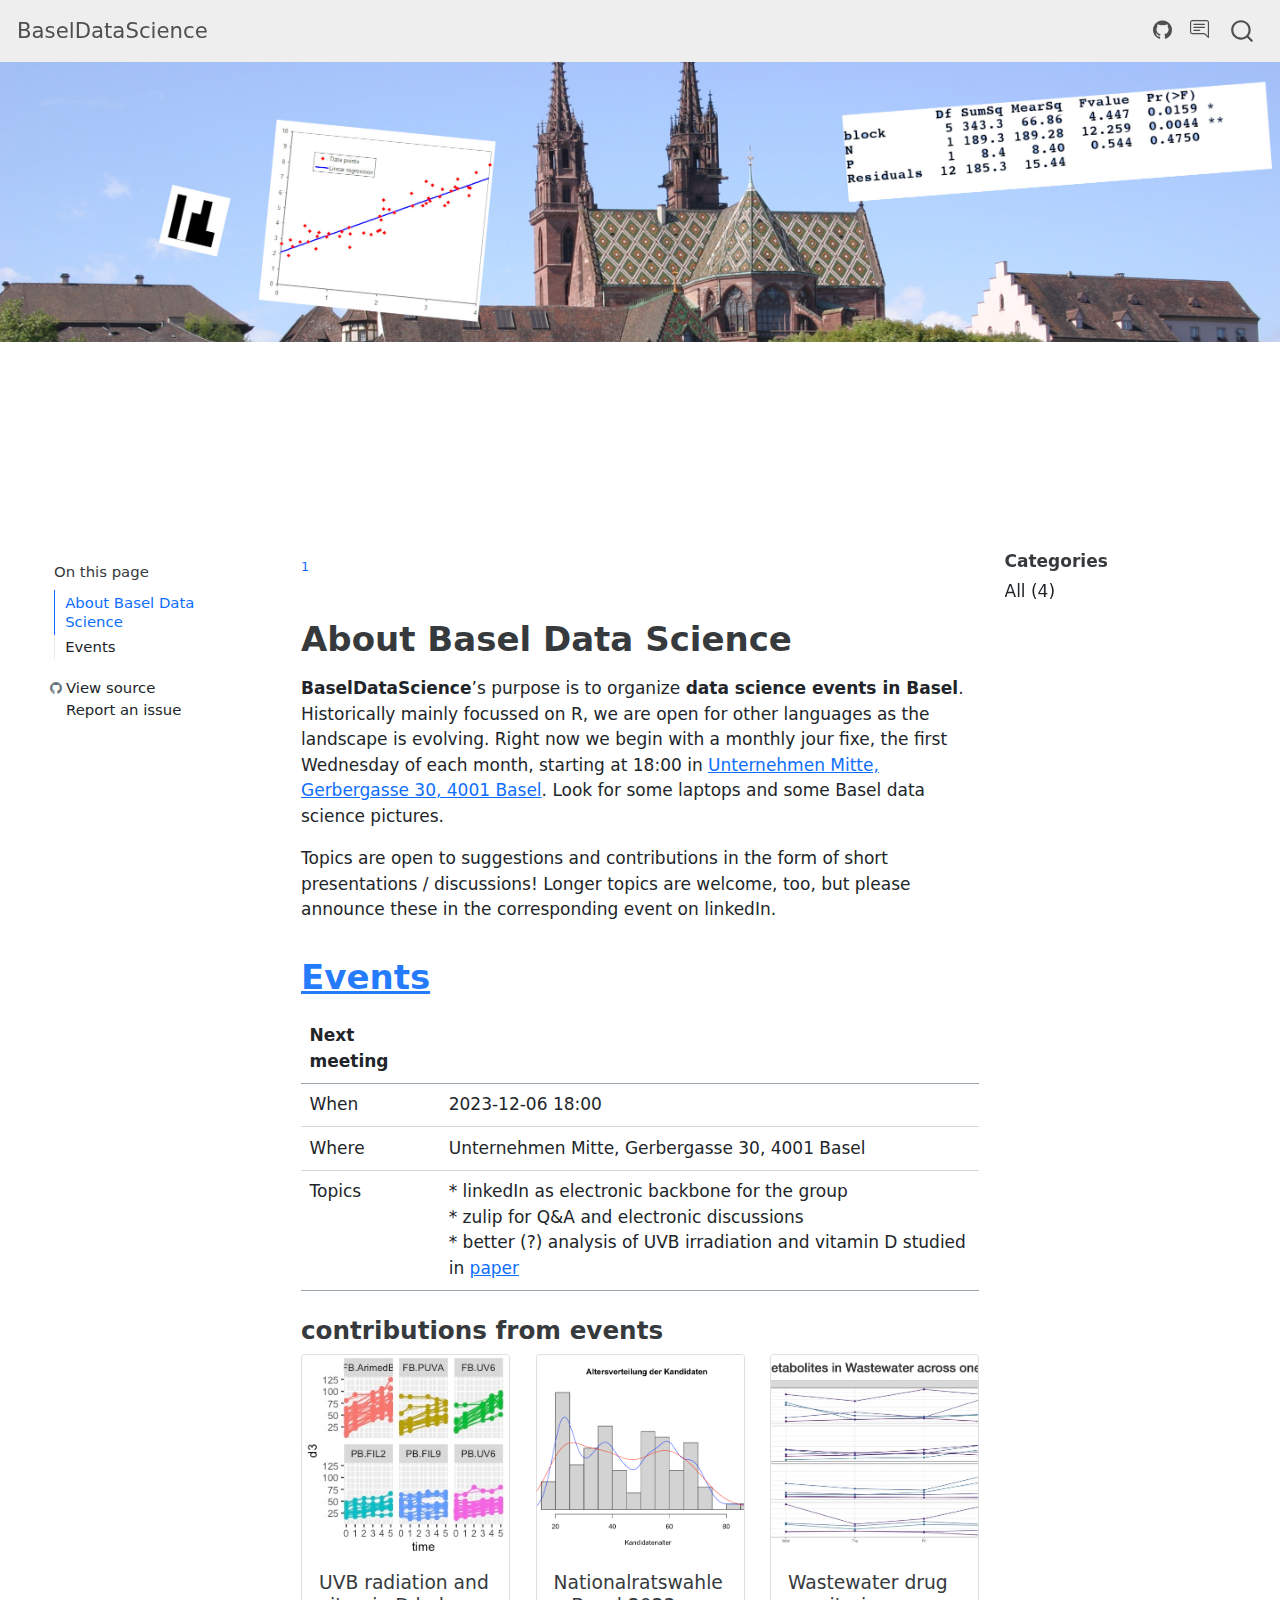
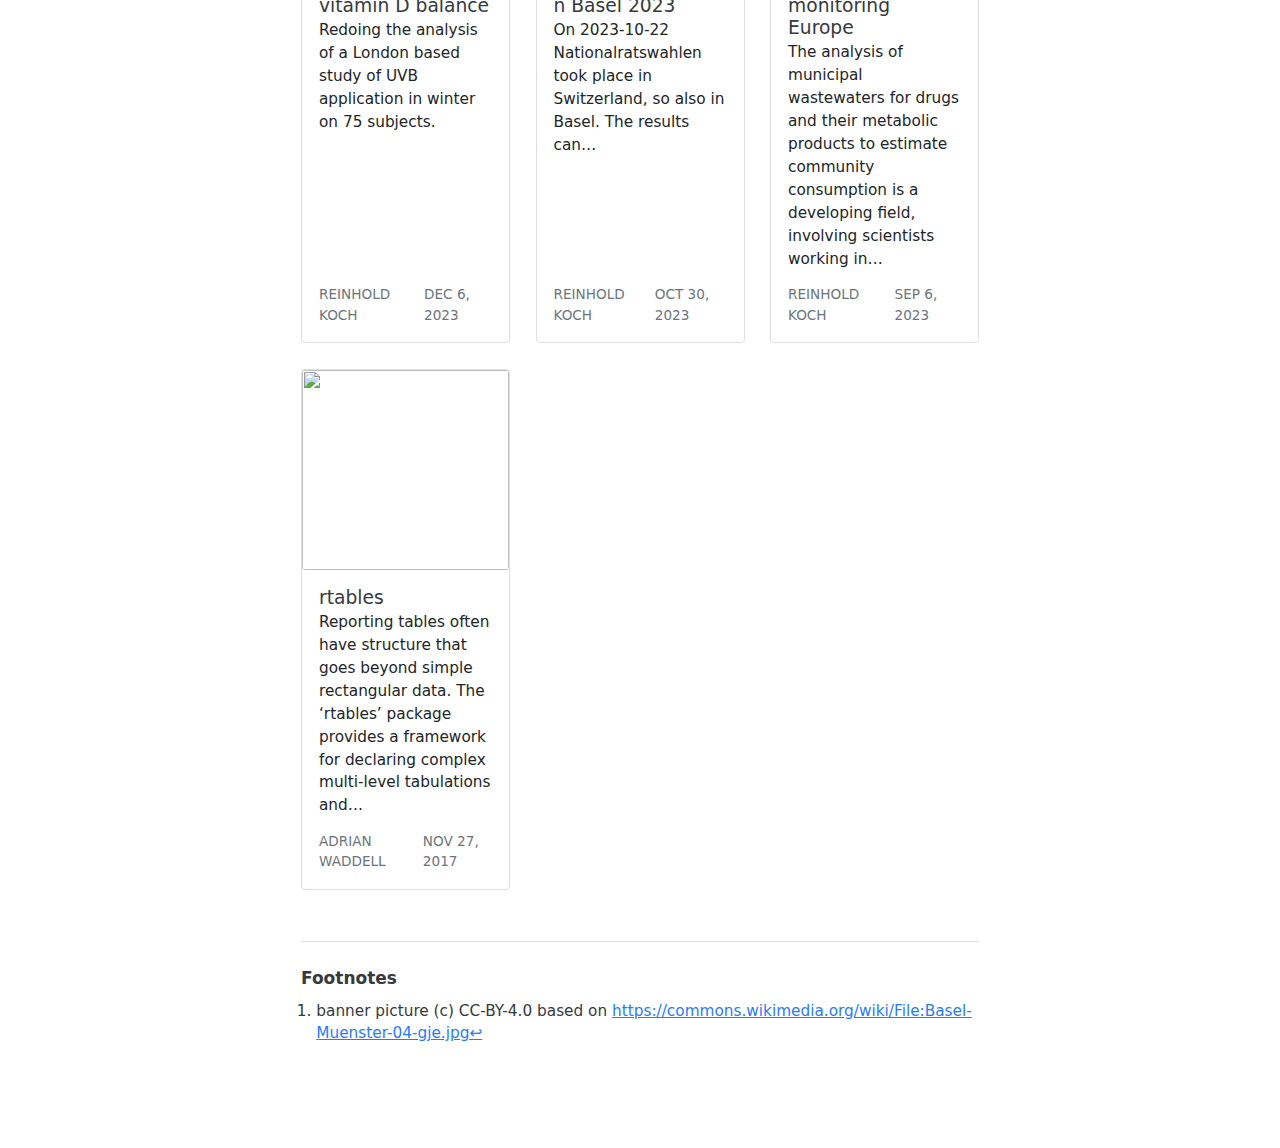
==== index.html @ b35d633d "Built site for gh-pages" ====
<!DOCTYPE html>
<html xmlns="http://www.w3.org/1999/xhtml" lang="en" xml:lang="en"><head>

<meta charset="utf-8">
<meta name="generator" content="quarto-1.3.433">

<meta name="viewport" content="width=device-width, initial-scale=1.0, user-scalable=yes">


<title>BaselDataScience - Basel Data Science</title>
<style>
code{white-space: pre-wrap;}
span.smallcaps{font-variant: small-caps;}
div.columns{display: flex; gap: min(4vw, 1.5em);}
div.column{flex: auto; overflow-x: auto;}
div.hanging-indent{margin-left: 1.5em; text-indent: -1.5em;}
ul.task-list{list-style: none;}
ul.task-list li input[type="checkbox"] {
  width: 0.8em;
  margin: 0 0.8em 0.2em -1em; /* quarto-specific, see https://github.com/quarto-dev/quarto-cli/issues/4556 */ 
  vertical-align: middle;
}
/* CSS for syntax highlighting */
pre > code.sourceCode { white-space: pre; position: relative; }
pre > code.sourceCode > span { display: inline-block; line-height: 1.25; }
pre > code.sourceCode > span:empty { height: 1.2em; }
.sourceCode { overflow: visible; }
code.sourceCode > span { color: inherit; text-decoration: inherit; }
div.sourceCode { margin: 1em 0; }
pre.sourceCode { margin: 0; }
@media screen {
div.sourceCode { overflow: auto; }
}
@media print {
pre > code.sourceCode { white-space: pre-wrap; }
pre > code.sourceCode > span { text-indent: -5em; padding-left: 5em; }
}
pre.numberSource code
  { counter-reset: source-line 0; }
pre.numberSource code > span
  { position: relative; left: -4em; counter-increment: source-line; }
pre.numberSource code > span > a:first-child::before
  { content: counter(source-line);
    position: relative; left: -1em; text-align: right; vertical-align: baseline;
    border: none; display: inline-block;
    -webkit-touch-callout: none; -webkit-user-select: none;
    -khtml-user-select: none; -moz-user-select: none;
    -ms-user-select: none; user-select: none;
    padding: 0 4px; width: 4em;
  }
pre.numberSource { margin-left: 3em;  padding-left: 4px; }
div.sourceCode
  {   }
@media screen {
pre > code.sourceCode > span > a:first-child::before { text-decoration: underline; }
}
</style>


<script src="site_libs/quarto-nav/quarto-nav.js"></script>
<script src="site_libs/quarto-nav/headroom.min.js"></script>
<script src="site_libs/clipboard/clipboard.min.js"></script>
<script src="site_libs/quarto-search/autocomplete.umd.js"></script>
<script src="site_libs/quarto-search/fuse.min.js"></script>
<script src="site_libs/quarto-search/quarto-search.js"></script>
<meta name="quarto:offset" content="./">
<script src="site_libs/quarto-listing/list.min.js"></script>
<script src="site_libs/quarto-listing/quarto-listing.js"></script>
<script src="site_libs/quarto-html/quarto.js"></script>
<script src="site_libs/quarto-html/popper.min.js"></script>
<script src="site_libs/quarto-html/tippy.umd.min.js"></script>
<script src="site_libs/quarto-html/anchor.min.js"></script>
<link href="site_libs/quarto-html/tippy.css" rel="stylesheet">
<link href="site_libs/quarto-html/quarto-syntax-highlighting.css" rel="stylesheet" id="quarto-text-highlighting-styles">
<script src="site_libs/bootstrap/bootstrap.min.js"></script>
<link href="site_libs/bootstrap/bootstrap-icons.css" rel="stylesheet">
<link href="site_libs/bootstrap/bootstrap.min.css" rel="stylesheet" id="quarto-bootstrap" data-mode="light">
<script id="quarto-search-options" type="application/json">{
  "location": "navbar",
  "copy-button": false,
  "collapse-after": 3,
  "panel-placement": "end",
  "type": "overlay",
  "limit": 20,
  "language": {
    "search-no-results-text": "No results",
    "search-matching-documents-text": "matching documents",
    "search-copy-link-title": "Copy link to search",
    "search-hide-matches-text": "Hide additional matches",
    "search-more-match-text": "more match in this document",
    "search-more-matches-text": "more matches in this document",
    "search-clear-button-title": "Clear",
    "search-detached-cancel-button-title": "Cancel",
    "search-submit-button-title": "Submit",
    "search-label": "Search"
  }
}</script>
<script>

  window.document.addEventListener("DOMContentLoaded", function (_event) {
    const listingTargetEl = window.document.querySelector('#listing-listing .list');
    if (!listingTargetEl) {
      // No listing discovered, do not attach.
      return; 
    }

    const options = {
      valueNames: ['listing-title','listing-author','listing-date','listing-image','listing-description','listing-categories',{ data: ['index'] },{ data: ['categories'] },{ data: ['listing-date-sort'] },{ data: ['listing-file-modified-sort'] }],
      
      searchColumns: ["listing-title","listing-author","listing-date","listing-image","listing-description","listing-categories"],
    };

    window['quarto-listings'] = window['quarto-listings'] || {};
    window['quarto-listings']['listing-listing'] = new List('listing-listing', options);

    if (window['quarto-listing-loaded']) {
      window['quarto-listing-loaded']();
    }
  });

  window.addEventListener('hashchange',() => {
    if (window['quarto-listing-loaded']) {
      window['quarto-listing-loaded']();
    }
  })
  </script>
<style>

      .quarto-title-block .quarto-title-banner {
        background-image: url(baseldatasciencelogo.jpeg);
background-size: cover;
      }
</style>

<link href="site_libs/pagedtable-1.1/css/pagedtable.css" rel="stylesheet">
<script src="site_libs/pagedtable-1.1/js/pagedtable.js"></script>

  <script src="https://polyfill.io/v3/polyfill.min.js?features=es6"></script>
  <script src="https://cdn.jsdelivr.net/npm/mathjax@3/es5/tex-chtml-full.js" type="text/javascript"></script>

<link rel="stylesheet" href="styles.css">
<meta property="og:title" content="BaselDataScience - Basel Data Science">
<meta property="og:description" content="">
<meta property="og:image" content="https://BaselDataScience.github.io/baseldatascience.github.io/baseldatasciencelogo.jpeg">
<meta property="og:site-name" content="BaselDataScience">
</head>

<body class="floating nav-fixed">

<div id="quarto-search-results"></div>
  <header id="quarto-header" class="headroom fixed-top">
    <nav class="navbar navbar-expand-lg navbar-dark ">
      <div class="navbar-container container-fluid">
      <div class="navbar-brand-container">
    <a class="navbar-brand" href="./index.html">
    <span class="navbar-title">BaselDataScience</span>
    </a>
  </div>
            <div id="quarto-search" class="" title="Search"></div>
          <button class="navbar-toggler" type="button" data-bs-toggle="collapse" data-bs-target="#navbarCollapse" aria-controls="navbarCollapse" aria-expanded="false" aria-label="Toggle navigation" onclick="if (window.quartoToggleHeadroom) { window.quartoToggleHeadroom(); }">
  <span class="navbar-toggler-icon"></span>
</button>
          <div class="collapse navbar-collapse" id="navbarCollapse">
            <ul class="navbar-nav navbar-nav-scroll ms-auto">
  <li class="nav-item compact">
    <a class="nav-link" href="https://github.com/baseldatascience/baseldatascience.github.io" rel="" target=""><i class="bi bi-github" role="img" aria-label="github">
</i> 
 <span class="menu-text"></span></a>
  </li>  
  <li class="nav-item compact">
    <a class="nav-link" href="https://www.linkedin.com/groups/12870553/" rel="" target=""><i class="bi bi-chat-right-text" role="img" aria-label="linkedIn">
</i> 
 <span class="menu-text"></span></a>
  </li>  
</ul>
            <div class="quarto-navbar-tools">
</div>
          </div> <!-- /navcollapse -->
      </div> <!-- /container-fluid -->
    </nav>
</header>
<!-- content -->
<header id="title-block-header" class="quarto-title-block default toc-left page-columns page-full">
  <div class="quarto-title-banner page-columns page-full">
    <div class="quarto-title column-body">
      <div class="quarto-title-block"><div><h1 class="title">Basel Data Science</h1><button type="button" class="btn code-tools-button" id="quarto-code-tools-source"><i class="bi"></i> Code</button></div></div>
                      </div>
  </div>
    
  
  <div class="quarto-title-meta">

      
    
      
    </div>
    
  
  </header><div id="quarto-content" class="quarto-container page-columns page-rows-contents page-layout-full page-navbar">
<!-- sidebar -->
  <nav id="quarto-sidebar" class="sidebar collapse collapse-horizontal sidebar-navigation floating overflow-auto">
    <nav id="TOC" role="doc-toc" class="toc-active">
    <h2 id="toc-title">On this page</h2>
   
  <ul>
  <li><a href="#about-basel-data-science" id="toc-about-basel-data-science" class="nav-link active" data-scroll-target="#about-basel-data-science">About Basel Data Science</a></li>
  <li><a href="#events" id="toc-events" class="nav-link" data-scroll-target="#events">Events</a>
  <ul class="collapse">
  <li><a href="#contributions-from-events" id="toc-contributions-from-events" class="nav-link" data-scroll-target="#contributions-from-events">contributions from events</a></li>
  </ul></li>
  </ul>
<div class="toc-actions"><div><i class="bi bi-github"></i></div><div class="action-links"><p><a href="https://github.com/baseldatascience/baseldatascience.github.io/blob/main/index.qmd" class="toc-action">View source</a></p><p><a href="https://github.com/baseldatascience/baseldatascience.github.io/issues/new" class="toc-action">Report an issue</a></p></div></div></nav>
</nav>
<div id="quarto-sidebar-glass" data-bs-toggle="collapse" data-bs-target="#quarto-sidebar,#quarto-sidebar-glass"></div>
<!-- margin-sidebar -->
    <div id="quarto-margin-sidebar" class="sidebar margin-sidebar">
    <h5 class="quarto-listing-category-title">Categories</h5><div class="quarto-listing-category category-default"><div class="category" data-category="">All <span class="quarto-category-count">(4)</span></div></div></div>
<!-- main -->
<main class="content quarto-banner-title-block column-body" id="quarto-document-content">




<p><a href="#fn1" class="footnote-ref" id="fnref1" role="doc-noteref"><sup>1</sup></a></p>
<section id="about-basel-data-science" class="level1">
<h1>About Basel Data Science</h1>
<p><strong>BaselDataScience</strong>’s purpose is to organize <strong>data science events in Basel</strong>. Historically mainly focussed on R, we are open for other languages as the landscape is evolving. Right now we begin with a monthly jour fixe, the first Wednesday of each month, starting at 18:00 in <a href="https://mitte.ch/">Unternehmen Mitte, Gerbergasse 30, 4001 Basel</a>. Look for some laptops and some Basel data science pictures.</p>
<p>Topics are open to suggestions and contributions in the form of short presentations / discussions! Longer topics are welcome, too, but please announce these in the corresponding event on linkedIn.</p>
</section>
<section id="events" class="level1">
<h1><a href="./events.html">Events</a></h1>
<table class="table">
<thead>
<tr class="header">
<th>Next meeting</th>
<th></th>
</tr>
</thead>
<tbody>
<tr class="odd">
<td>When</td>
<td>2023-12-06 18:00</td>
</tr>
<tr class="even">
<td>Where</td>
<td>Unternehmen Mitte, Gerbergasse 30, 4001 Basel</td>
</tr>
<tr class="odd">
<td>Topics</td>
<td>* linkedIn as electronic backbone for the group <br> * zulip for Q&amp;A and electronic discussions <br> * better (?) analysis of UVB irradiation and vitamin D studied in <a href="https://www.pnas.org/doi/10.1073/pnas.2015867118">paper</a></td>
</tr>
</tbody>
</table>
<section id="contributions-from-events" class="level3">
<h3 class="anchored" data-anchor-id="contributions-from-events">contributions from events</h3>



<!-- -->

</section>
</section>


<div class="quarto-listing quarto-listing-container-grid" id="listing-listing">
<div class="list grid quarto-listing-cols-3">
<div class="g-col-1" data-index="0" data-listing-date-sort="1701817200000" data-listing-file-modified-sort="1701339023558" data-listing-date-modified-sort="NaN" data-listing-reading-time-sort="4">
<a href="./posts/uvb_vitaminD.html" class="quarto-grid-link">
<div class="quarto-grid-item card h-100 card-left">
<p class="card-img-top">
<img src="./posts/uvb_vitD.jpeg" class="thumbnail-image card-img" style="height: 200px;">
</p>
<div class="card-body post-contents">
<h5 class="no-anchor card-title listing-title">
UVB radiation and vitamin D balance
</h5>
<div class="card-text listing-description">
Redoing the analysis of a London based study of UVB application in winter on 75 subjects.
</div>
<div class="card-attribution card-text-small justify">
<div class="listing-author">
Reinhold Koch
</div>
<div class="listing-date">
Dec 6, 2023
</div>
</div>
</div>
</div>
</a>
</div>
<div class="g-col-1" data-index="1" data-listing-date-sort="1698620400000" data-listing-file-modified-sort="1700403194736" data-listing-date-modified-sort="NaN" data-listing-reading-time-sort="6">
<a href="./posts/nationalratswahlen_2023.html" class="quarto-grid-link">
<div class="quarto-grid-item card h-100 card-left">
<p class="card-img-top"><img src="posts/nationalratswahlen_2023_files/figure-html/age_distribution-1.png" style="height: 200px;"  class="thumbnail-image card-img"/></p>
<div class="card-body post-contents">
<h5 class="no-anchor card-title listing-title">
Nationalratswahlen Basel 2023
</h5>
<div class="card-text listing-description">
On 2023-10-22 Nationalratswahlen took place in Switzerland, so also in Basel. The results can…
</div>
<div class="card-attribution card-text-small justify">
<div class="listing-author">
Reinhold Koch
</div>
<div class="listing-date">
Oct 30, 2023
</div>
</div>
</div>
</div>
</a>
</div>
<div class="g-col-1" data-index="2" data-listing-date-sort="1693951200000" data-listing-file-modified-sort="1700403194735" data-listing-date-modified-sort="NaN" data-listing-reading-time-sort="1">
<a href="./posts/2023-09-06_wastewater.html" class="quarto-grid-link">
<div class="quarto-grid-item card h-100 card-left">
<p class="card-img-top">
<img src="./posts/ww.jpg" class="thumbnail-image card-img" style="height: 200px;">
</p>
<div class="card-body post-contents">
<h5 class="no-anchor card-title listing-title">
Wastewater drug monitoring Europe
</h5>
<div class="card-text listing-description">
The analysis of municipal wastewaters for drugs and their metabolic products to estimate community consumption is a developing field, involving scientists working in…
</div>
<div class="card-attribution card-text-small justify">
<div class="listing-author">
Reinhold Koch
</div>
<div class="listing-date">
Sep 6, 2023
</div>
</div>
</div>
</div>
</a>
</div>
<div class="g-col-1" data-index="3" data-listing-date-sort="1511737200000" data-listing-file-modified-sort="1700403194749" data-listing-date-modified-sort="NaN" data-listing-reading-time-sort="1">
<a href="./posts/rtables.html" class="quarto-grid-link">
<div class="quarto-grid-item card h-100 card-left">
<p class="card-img-top">
<img src="https://raw.githubusercontent.com/insightsengineering/rtables/main/man/figures/logo.png" class="thumbnail-image card-img" style="height: 200px;">
</p>
<div class="card-body post-contents">
<h5 class="no-anchor card-title listing-title">
rtables
</h5>
<div class="card-text listing-description">
Reporting tables often have structure that goes beyond simple rectangular data. The ‘rtables’ package provides a framework for declaring complex multi-level tabulations and…
</div>
<div class="card-attribution card-text-small justify">
<div class="listing-author">
Adrian Waddell
</div>
<div class="listing-date">
Nov 27, 2017
</div>
</div>
</div>
</div>
</a>
</div>
</div>
<div class="listing-no-matching d-none">
No matching items
</div>
</div><div id="quarto-appendix" class="default"><section id="footnotes" class="footnotes footnotes-end-of-document" role="doc-endnotes"><h2 class="anchored quarto-appendix-heading">Footnotes</h2>

<ol>
<li id="fn1"><p>banner picture (c) CC-BY-4.0 based on <a href="https://commons.wikimedia.org/wiki/File:Basel-Muenster-04-gje.jpg">https://commons.wikimedia.org/wiki/File:Basel-Muenster-04-gje.jpg</a><a href="#fnref1" class="footnote-back" role="doc-backlink">↩︎</a></p></li>
</ol>
</section></div></main> <!-- /main -->
<script id="quarto-html-after-body" type="application/javascript">
window.document.addEventListener("DOMContentLoaded", function (event) {
  const toggleBodyColorMode = (bsSheetEl) => {
    const mode = bsSheetEl.getAttribute("data-mode");
    const bodyEl = window.document.querySelector("body");
    if (mode === "dark") {
      bodyEl.classList.add("quarto-dark");
      bodyEl.classList.remove("quarto-light");
    } else {
      bodyEl.classList.add("quarto-light");
      bodyEl.classList.remove("quarto-dark");
    }
  }
  const toggleBodyColorPrimary = () => {
    const bsSheetEl = window.document.querySelector("link#quarto-bootstrap");
    if (bsSheetEl) {
      toggleBodyColorMode(bsSheetEl);
    }
  }
  toggleBodyColorPrimary();  
  const icon = "";
  const anchorJS = new window.AnchorJS();
  anchorJS.options = {
    placement: 'right',
    icon: icon
  };
  anchorJS.add('.anchored');
  const isCodeAnnotation = (el) => {
    for (const clz of el.classList) {
      if (clz.startsWith('code-annotation-')) {                     
        return true;
      }
    }
    return false;
  }
  const clipboard = new window.ClipboardJS('.code-copy-button', {
    text: function(trigger) {
      const codeEl = trigger.previousElementSibling.cloneNode(true);
      for (const childEl of codeEl.children) {
        if (isCodeAnnotation(childEl)) {
          childEl.remove();
        }
      }
      return codeEl.innerText;
    }
  });
  clipboard.on('success', function(e) {
    // button target
    const button = e.trigger;
    // don't keep focus
    button.blur();
    // flash "checked"
    button.classList.add('code-copy-button-checked');
    var currentTitle = button.getAttribute("title");
    button.setAttribute("title", "Copied!");
    let tooltip;
    if (window.bootstrap) {
      button.setAttribute("data-bs-toggle", "tooltip");
      button.setAttribute("data-bs-placement", "left");
      button.setAttribute("data-bs-title", "Copied!");
      tooltip = new bootstrap.Tooltip(button, 
        { trigger: "manual", 
          customClass: "code-copy-button-tooltip",
          offset: [0, -8]});
      tooltip.show();    
    }
    setTimeout(function() {
      if (tooltip) {
        tooltip.hide();
        button.removeAttribute("data-bs-title");
        button.removeAttribute("data-bs-toggle");
        button.removeAttribute("data-bs-placement");
      }
      button.setAttribute("title", currentTitle);
      button.classList.remove('code-copy-button-checked');
    }, 1000);
    // clear code selection
    e.clearSelection();
  });
  const viewSource = window.document.getElementById('quarto-view-source') ||
                     window.document.getElementById('quarto-code-tools-source');
  if (viewSource) {
    const sourceUrl = viewSource.getAttribute("data-quarto-source-url");
    viewSource.addEventListener("click", function(e) {
      if (sourceUrl) {
        // rstudio viewer pane
        if (/\bcapabilities=\b/.test(window.location)) {
          window.open(sourceUrl);
        } else {
          window.location.href = sourceUrl;
        }
      } else {
        const modal = new bootstrap.Modal(document.getElementById('quarto-embedded-source-code-modal'));
        modal.show();
      }
      return false;
    });
  }
  function toggleCodeHandler(show) {
    return function(e) {
      const detailsSrc = window.document.querySelectorAll(".cell > details > .sourceCode");
      for (let i=0; i<detailsSrc.length; i++) {
        const details = detailsSrc[i].parentElement;
        if (show) {
          details.open = true;
        } else {
          details.removeAttribute("open");
        }
      }
      const cellCodeDivs = window.document.querySelectorAll(".cell > .sourceCode");
      const fromCls = show ? "hidden" : "unhidden";
      const toCls = show ? "unhidden" : "hidden";
      for (let i=0; i<cellCodeDivs.length; i++) {
        const codeDiv = cellCodeDivs[i];
        if (codeDiv.classList.contains(fromCls)) {
          codeDiv.classList.remove(fromCls);
          codeDiv.classList.add(toCls);
        } 
      }
      return false;
    }
  }
  const hideAllCode = window.document.getElementById("quarto-hide-all-code");
  if (hideAllCode) {
    hideAllCode.addEventListener("click", toggleCodeHandler(false));
  }
  const showAllCode = window.document.getElementById("quarto-show-all-code");
  if (showAllCode) {
    showAllCode.addEventListener("click", toggleCodeHandler(true));
  }
  function tippyHover(el, contentFn) {
    const config = {
      allowHTML: true,
      content: contentFn,
      maxWidth: 500,
      delay: 100,
      arrow: false,
      appendTo: function(el) {
          return el.parentElement;
      },
      interactive: true,
      interactiveBorder: 10,
      theme: 'quarto',
      placement: 'bottom-start'
    };
    window.tippy(el, config); 
  }
  const noterefs = window.document.querySelectorAll('a[role="doc-noteref"]');
  for (var i=0; i<noterefs.length; i++) {
    const ref = noterefs[i];
    tippyHover(ref, function() {
      // use id or data attribute instead here
      let href = ref.getAttribute('data-footnote-href') || ref.getAttribute('href');
      try { href = new URL(href).hash; } catch {}
      const id = href.replace(/^#\/?/, "");
      const note = window.document.getElementById(id);
      return note.innerHTML;
    });
  }
      let selectedAnnoteEl;
      const selectorForAnnotation = ( cell, annotation) => {
        let cellAttr = 'data-code-cell="' + cell + '"';
        let lineAttr = 'data-code-annotation="' +  annotation + '"';
        const selector = 'span[' + cellAttr + '][' + lineAttr + ']';
        return selector;
      }
      const selectCodeLines = (annoteEl) => {
        const doc = window.document;
        const targetCell = annoteEl.getAttribute("data-target-cell");
        const targetAnnotation = annoteEl.getAttribute("data-target-annotation");
        const annoteSpan = window.document.querySelector(selectorForAnnotation(targetCell, targetAnnotation));
        const lines = annoteSpan.getAttribute("data-code-lines").split(",");
        const lineIds = lines.map((line) => {
          return targetCell + "-" + line;
        })
        let top = null;
        let height = null;
        let parent = null;
        if (lineIds.length > 0) {
            //compute the position of the single el (top and bottom and make a div)
            const el = window.document.getElementById(lineIds[0]);
            top = el.offsetTop;
            height = el.offsetHeight;
            parent = el.parentElement.parentElement;
          if (lineIds.length > 1) {
            const lastEl = window.document.getElementById(lineIds[lineIds.length - 1]);
            const bottom = lastEl.offsetTop + lastEl.offsetHeight;
            height = bottom - top;
          }
          if (top !== null && height !== null && parent !== null) {
            // cook up a div (if necessary) and position it 
            let div = window.document.getElementById("code-annotation-line-highlight");
            if (div === null) {
              div = window.document.createElement("div");
              div.setAttribute("id", "code-annotation-line-highlight");
              div.style.position = 'absolute';
              parent.appendChild(div);
            }
            div.style.top = top - 2 + "px";
            div.style.height = height + 4 + "px";
            let gutterDiv = window.document.getElementById("code-annotation-line-highlight-gutter");
            if (gutterDiv === null) {
              gutterDiv = window.document.createElement("div");
              gutterDiv.setAttribute("id", "code-annotation-line-highlight-gutter");
              gutterDiv.style.position = 'absolute';
              const codeCell = window.document.getElementById(targetCell);
              const gutter = codeCell.querySelector('.code-annotation-gutter');
              gutter.appendChild(gutterDiv);
            }
            gutterDiv.style.top = top - 2 + "px";
            gutterDiv.style.height = height + 4 + "px";
          }
          selectedAnnoteEl = annoteEl;
        }
      };
      const unselectCodeLines = () => {
        const elementsIds = ["code-annotation-line-highlight", "code-annotation-line-highlight-gutter"];
        elementsIds.forEach((elId) => {
          const div = window.document.getElementById(elId);
          if (div) {
            div.remove();
          }
        });
        selectedAnnoteEl = undefined;
      };
      // Attach click handler to the DT
      const annoteDls = window.document.querySelectorAll('dt[data-target-cell]');
      for (const annoteDlNode of annoteDls) {
        annoteDlNode.addEventListener('click', (event) => {
          const clickedEl = event.target;
          if (clickedEl !== selectedAnnoteEl) {
            unselectCodeLines();
            const activeEl = window.document.querySelector('dt[data-target-cell].code-annotation-active');
            if (activeEl) {
              activeEl.classList.remove('code-annotation-active');
            }
            selectCodeLines(clickedEl);
            clickedEl.classList.add('code-annotation-active');
          } else {
            // Unselect the line
            unselectCodeLines();
            clickedEl.classList.remove('code-annotation-active');
          }
        });
      }
  const findCites = (el) => {
    const parentEl = el.parentElement;
    if (parentEl) {
      const cites = parentEl.dataset.cites;
      if (cites) {
        return {
          el,
          cites: cites.split(' ')
        };
      } else {
        return findCites(el.parentElement)
      }
    } else {
      return undefined;
    }
  };
  var bibliorefs = window.document.querySelectorAll('a[role="doc-biblioref"]');
  for (var i=0; i<bibliorefs.length; i++) {
    const ref = bibliorefs[i];
    const citeInfo = findCites(ref);
    if (citeInfo) {
      tippyHover(citeInfo.el, function() {
        var popup = window.document.createElement('div');
        citeInfo.cites.forEach(function(cite) {
          var citeDiv = window.document.createElement('div');
          citeDiv.classList.add('hanging-indent');
          citeDiv.classList.add('csl-entry');
          var biblioDiv = window.document.getElementById('ref-' + cite);
          if (biblioDiv) {
            citeDiv.innerHTML = biblioDiv.innerHTML;
          }
          popup.appendChild(citeDiv);
        });
        return popup.innerHTML;
      });
    }
  }
});
</script><div class="modal fade" id="quarto-embedded-source-code-modal" tabindex="-1" aria-labelledby="quarto-embedded-source-code-modal-label" aria-hidden="true"><div class="modal-dialog modal-dialog-scrollable"><div class="modal-content"><div class="modal-header"><h5 class="modal-title" id="quarto-embedded-source-code-modal-label">Source Code</h5><button class="btn-close" data-bs-dismiss="modal"></button></div><div class="modal-body"><div class="">
<div class="sourceCode" id="cb1" data-shortcodes="false"><pre class="sourceCode markdown code-with-copy"><code class="sourceCode markdown"><span id="cb1-1"><a href="#cb1-1" aria-hidden="true" tabindex="-1"></a><span class="co">---</span></span>
<span id="cb1-2"><a href="#cb1-2" aria-hidden="true" tabindex="-1"></a><span class="an">title:</span><span class="co"> Basel Data Science</span></span>
<span id="cb1-3"><a href="#cb1-3" aria-hidden="true" tabindex="-1"></a><span class="an">listing:</span></span>
<span id="cb1-4"><a href="#cb1-4" aria-hidden="true" tabindex="-1"></a><span class="co">  contents: posts</span></span>
<span id="cb1-5"><a href="#cb1-5" aria-hidden="true" tabindex="-1"></a><span class="co">  sort: "date desc"</span></span>
<span id="cb1-6"><a href="#cb1-6" aria-hidden="true" tabindex="-1"></a><span class="co">  type: grid</span></span>
<span id="cb1-7"><a href="#cb1-7" aria-hidden="true" tabindex="-1"></a><span class="co">  grid-columns: 3</span></span>
<span id="cb1-8"><a href="#cb1-8" aria-hidden="true" tabindex="-1"></a><span class="co">  image-height: 200px</span></span>
<span id="cb1-9"><a href="#cb1-9" aria-hidden="true" tabindex="-1"></a><span class="co">  page-size: 10</span></span>
<span id="cb1-10"><a href="#cb1-10" aria-hidden="true" tabindex="-1"></a><span class="co">  categories: true</span></span>
<span id="cb1-11"><a href="#cb1-11" aria-hidden="true" tabindex="-1"></a><span class="an">page-layout:</span><span class="co"> full</span></span>
<span id="cb1-12"><a href="#cb1-12" aria-hidden="true" tabindex="-1"></a><span class="an">title-block-banner:</span><span class="co"> true </span></span>
<span id="cb1-13"><a href="#cb1-13" aria-hidden="true" tabindex="-1"></a><span class="an">image:</span><span class="co"> baseldatasciencelogo.jpeg</span></span>
<span id="cb1-14"><a href="#cb1-14" aria-hidden="true" tabindex="-1"></a><span class="an">format:</span></span>
<span id="cb1-15"><a href="#cb1-15" aria-hidden="true" tabindex="-1"></a><span class="co">  html:</span></span>
<span id="cb1-16"><a href="#cb1-16" aria-hidden="true" tabindex="-1"></a><span class="co">    toc: true</span></span>
<span id="cb1-17"><a href="#cb1-17" aria-hidden="true" tabindex="-1"></a><span class="co">    toc-location: left</span></span>
<span id="cb1-18"><a href="#cb1-18" aria-hidden="true" tabindex="-1"></a><span class="co">    code-fold: true</span></span>
<span id="cb1-19"><a href="#cb1-19" aria-hidden="true" tabindex="-1"></a><span class="co">    code-tools: true</span></span>
<span id="cb1-20"><a href="#cb1-20" aria-hidden="true" tabindex="-1"></a><span class="co">    code-summary: "Show the code"</span></span>
<span id="cb1-21"><a href="#cb1-21" aria-hidden="true" tabindex="-1"></a><span class="co">    df-print: paged</span></span>
<span id="cb1-22"><a href="#cb1-22" aria-hidden="true" tabindex="-1"></a><span class="co">    font-family: ["Ubuntu", sans-serif]</span></span>
<span id="cb1-23"><a href="#cb1-23" aria-hidden="true" tabindex="-1"></a><span class="co">    mainfont: "Ubuntu"</span></span>
<span id="cb1-24"><a href="#cb1-24" aria-hidden="true" tabindex="-1"></a><span class="co">    title-block-banner: baseldatasciencelogo.jpeg</span></span>
<span id="cb1-25"><a href="#cb1-25" aria-hidden="true" tabindex="-1"></a><span class="co">---</span></span>
<span id="cb1-26"><a href="#cb1-26" aria-hidden="true" tabindex="-1"></a></span>
<span id="cb1-27"><a href="#cb1-27" aria-hidden="true" tabindex="-1"></a><span class="ot">[^banner]</span></span>
<span id="cb1-28"><a href="#cb1-28" aria-hidden="true" tabindex="-1"></a></span>
<span id="cb1-29"><a href="#cb1-29" aria-hidden="true" tabindex="-1"></a><span class="fu"># About Basel Data Science</span></span>
<span id="cb1-30"><a href="#cb1-30" aria-hidden="true" tabindex="-1"></a></span>
<span id="cb1-31"><a href="#cb1-31" aria-hidden="true" tabindex="-1"></a>**BaselDataScience**'s purpose is to organize **data science events in Basel**.</span>
<span id="cb1-32"><a href="#cb1-32" aria-hidden="true" tabindex="-1"></a>Historically mainly focussed on R, we are open for other languages as the landscape is evolving.</span>
<span id="cb1-33"><a href="#cb1-33" aria-hidden="true" tabindex="-1"></a>Right now we begin with a monthly jour fixe, the first Wednesday of each month, starting at</span>
<span id="cb1-34"><a href="#cb1-34" aria-hidden="true" tabindex="-1"></a>18:00 in <span class="co">[</span><span class="ot">Unternehmen Mitte, Gerbergasse 30, 4001 Basel</span><span class="co">](https://mitte.ch/)</span>.</span>
<span id="cb1-35"><a href="#cb1-35" aria-hidden="true" tabindex="-1"></a>Look for some laptops and some Basel data science pictures.</span>
<span id="cb1-36"><a href="#cb1-36" aria-hidden="true" tabindex="-1"></a></span>
<span id="cb1-37"><a href="#cb1-37" aria-hidden="true" tabindex="-1"></a>Topics are open to suggestions and contributions in the form of short presentations / discussions!</span>
<span id="cb1-38"><a href="#cb1-38" aria-hidden="true" tabindex="-1"></a>Longer topics are welcome, too, but please announce these in the corresponding event on linkedIn.</span>
<span id="cb1-39"><a href="#cb1-39" aria-hidden="true" tabindex="-1"></a></span>
<span id="cb1-40"><a href="#cb1-40" aria-hidden="true" tabindex="-1"></a><span class="fu"># [Events](events.qmd)</span></span>
<span id="cb1-41"><a href="#cb1-41" aria-hidden="true" tabindex="-1"></a></span>
<span id="cb1-42"><a href="#cb1-42" aria-hidden="true" tabindex="-1"></a></span>
<span id="cb1-43"><a href="#cb1-43" aria-hidden="true" tabindex="-1"></a> | Next meeting</span>
<span id="cb1-44"><a href="#cb1-44" aria-hidden="true" tabindex="-1"></a>---- | ----</span>
<span id="cb1-45"><a href="#cb1-45" aria-hidden="true" tabindex="-1"></a>When | 2023-12-06 18:00</span>
<span id="cb1-46"><a href="#cb1-46" aria-hidden="true" tabindex="-1"></a>Where | Unternehmen Mitte, Gerbergasse 30, 4001 Basel</span>
<span id="cb1-47"><a href="#cb1-47" aria-hidden="true" tabindex="-1"></a>Topics | * linkedIn as electronic backbone for the group <span class="kw">&lt;br/&gt;</span> * zulip for Q&amp;A and electronic discussions <span class="kw">&lt;br/&gt;</span> * better (?) analysis of UVB irradiation and vitamin D studied in <span class="co">[</span><span class="ot">paper</span><span class="co">](https://www.pnas.org/doi/10.1073/pnas.2015867118)</span></span>
<span id="cb1-48"><a href="#cb1-48" aria-hidden="true" tabindex="-1"></a></span>
<span id="cb1-49"><a href="#cb1-49" aria-hidden="true" tabindex="-1"></a><span class="fu">### contributions from events</span></span>
<span id="cb1-50"><a href="#cb1-50" aria-hidden="true" tabindex="-1"></a><span class="in">```{r write-redirects}</span></span>
<span id="cb1-51"><a href="#cb1-51" aria-hidden="true" tabindex="-1"></a><span class="co">#| echo: false</span></span>
<span id="cb1-52"><a href="#cb1-52" aria-hidden="true" tabindex="-1"></a><span class="co"># list names of post folders</span></span>
<span id="cb1-53"><a href="#cb1-53" aria-hidden="true" tabindex="-1"></a>posts <span class="ot">&lt;-</span> <span class="fu">list.dirs</span>(</span>
<span id="cb1-54"><a href="#cb1-54" aria-hidden="true" tabindex="-1"></a>  <span class="at">path =</span> <span class="st">"posts"</span>,</span>
<span id="cb1-55"><a href="#cb1-55" aria-hidden="true" tabindex="-1"></a>  <span class="at">full.names =</span> <span class="cn">FALSE</span>,</span>
<span id="cb1-56"><a href="#cb1-56" aria-hidden="true" tabindex="-1"></a>  <span class="at">recursive =</span> <span class="cn">FALSE</span></span>
<span id="cb1-57"><a href="#cb1-57" aria-hidden="true" tabindex="-1"></a>)</span>
<span id="cb1-58"><a href="#cb1-58" aria-hidden="true" tabindex="-1"></a></span>
<span id="cb1-59"><a href="#cb1-59" aria-hidden="true" tabindex="-1"></a><span class="co"># extract the slugs</span></span>
<span id="cb1-60"><a href="#cb1-60" aria-hidden="true" tabindex="-1"></a>slugs <span class="ot">&lt;-</span> <span class="fu">gsub</span>(<span class="st">"^.*_"</span>, <span class="st">""</span>, posts)</span>
<span id="cb1-61"><a href="#cb1-61" aria-hidden="true" tabindex="-1"></a><span class="co"># lines to insert to a netlify _redirect file</span></span>
<span id="cb1-62"><a href="#cb1-62" aria-hidden="true" tabindex="-1"></a>post_redirects <span class="ot">&lt;-</span> <span class="fu">paste0</span>(<span class="st">"/"</span>, slugs, <span class="st">" "</span>, <span class="st">"/posts/"</span>, posts)</span>
<span id="cb1-63"><a href="#cb1-63" aria-hidden="true" tabindex="-1"></a><span class="co"># function to extract post categories from index.qmd files</span></span>
<span id="cb1-64"><a href="#cb1-64" aria-hidden="true" tabindex="-1"></a>get_post_categories <span class="ot">&lt;-</span> <span class="cf">function</span>(post) {</span>
<span id="cb1-65"><a href="#cb1-65" aria-hidden="true" tabindex="-1"></a>  file <span class="ot">&lt;-</span> here<span class="sc">::</span><span class="fu">here</span>(<span class="st">"posts"</span>, post) <span class="sc">|&gt;</span> fs<span class="sc">::</span><span class="fu">path</span>(<span class="st">"index.qmd"</span>)</span>
<span id="cb1-66"><a href="#cb1-66" aria-hidden="true" tabindex="-1"></a>  <span class="cf">if</span>(<span class="sc">!</span>fs<span class="sc">::</span><span class="fu">file_exists</span>(file)) {</span>
<span id="cb1-67"><a href="#cb1-67" aria-hidden="true" tabindex="-1"></a>    <span class="fu">return</span>(<span class="fu">character</span>(<span class="dv">0</span>))</span>
<span id="cb1-68"><a href="#cb1-68" aria-hidden="true" tabindex="-1"></a>  }</span>
<span id="cb1-69"><a href="#cb1-69" aria-hidden="true" tabindex="-1"></a>  file <span class="sc">|&gt;</span></span>
<span id="cb1-70"><a href="#cb1-70" aria-hidden="true" tabindex="-1"></a>    <span class="fu">readLines</span>() <span class="sc">|&gt;</span> </span>
<span id="cb1-71"><a href="#cb1-71" aria-hidden="true" tabindex="-1"></a>    stringr<span class="sc">::</span><span class="fu">str_subset</span>(<span class="st">"^categories:"</span>) <span class="sc">|&gt;</span></span>
<span id="cb1-72"><a href="#cb1-72" aria-hidden="true" tabindex="-1"></a>    stringr<span class="sc">::</span><span class="fu">str_extract</span>(<span class="st">"</span><span class="sc">\\</span><span class="st">[.*</span><span class="sc">\\</span><span class="st">]"</span>) <span class="sc">|&gt;</span> </span>
<span id="cb1-73"><a href="#cb1-73" aria-hidden="true" tabindex="-1"></a>    stringr<span class="sc">::</span><span class="fu">str_remove_all</span>(<span class="st">"[</span><span class="sc">\\</span><span class="st">[</span><span class="sc">\\</span><span class="st">]]"</span>) <span class="sc">|&gt;</span></span>
<span id="cb1-74"><a href="#cb1-74" aria-hidden="true" tabindex="-1"></a>    stringr<span class="sc">::</span><span class="fu">str_split</span>(<span class="st">", "</span>) <span class="sc">|&gt;</span> </span>
<span id="cb1-75"><a href="#cb1-75" aria-hidden="true" tabindex="-1"></a>    <span class="fu">unlist</span>()</span>
<span id="cb1-76"><a href="#cb1-76" aria-hidden="true" tabindex="-1"></a>}</span>
<span id="cb1-77"><a href="#cb1-77" aria-hidden="true" tabindex="-1"></a><span class="co"># extract the categories</span></span>
<span id="cb1-78"><a href="#cb1-78" aria-hidden="true" tabindex="-1"></a>categories <span class="ot">&lt;-</span> purrr<span class="sc">::</span><span class="fu">map</span>(posts, get_post_categories) <span class="sc">|&gt;</span> </span>
<span id="cb1-79"><a href="#cb1-79" aria-hidden="true" tabindex="-1"></a>  <span class="fu">unlist</span>() <span class="sc">|&gt;</span> </span>
<span id="cb1-80"><a href="#cb1-80" aria-hidden="true" tabindex="-1"></a>  <span class="fu">unique</span>()</span>
<span id="cb1-81"><a href="#cb1-81" aria-hidden="true" tabindex="-1"></a><span class="co"># extract categories in nice form</span></span>
<span id="cb1-82"><a href="#cb1-82" aria-hidden="true" tabindex="-1"></a>keys <span class="ot">&lt;-</span> categories <span class="sc">|&gt;</span> </span>
<span id="cb1-83"><a href="#cb1-83" aria-hidden="true" tabindex="-1"></a>  stringr<span class="sc">::</span><span class="fu">str_to_lower</span>() <span class="sc">|&gt;</span></span>
<span id="cb1-84"><a href="#cb1-84" aria-hidden="true" tabindex="-1"></a>  stringr<span class="sc">::</span><span class="fu">str_replace_all</span>(<span class="st">" "</span>, <span class="st">"-"</span>)</span>
<span id="cb1-85"><a href="#cb1-85" aria-hidden="true" tabindex="-1"></a><span class="co"># extract categories in ugly form</span></span>
<span id="cb1-86"><a href="#cb1-86" aria-hidden="true" tabindex="-1"></a>values <span class="ot">&lt;-</span> categories <span class="sc">|&gt;</span></span>
<span id="cb1-87"><a href="#cb1-87" aria-hidden="true" tabindex="-1"></a>  stringr<span class="sc">::</span><span class="fu">str_replace_all</span>(<span class="st">" "</span>, <span class="st">"%20"</span>)</span>
<span id="cb1-88"><a href="#cb1-88" aria-hidden="true" tabindex="-1"></a><span class="co"># category redirects</span></span>
<span id="cb1-89"><a href="#cb1-89" aria-hidden="true" tabindex="-1"></a>category_redirects <span class="ot">&lt;-</span> <span class="fu">paste0</span>(<span class="st">"/category/"</span>, keys, <span class="st">" "</span>, <span class="st">"/#category="</span>, values)</span>
<span id="cb1-90"><a href="#cb1-90" aria-hidden="true" tabindex="-1"></a><span class="co"># write the _redirect file</span></span>
<span id="cb1-91"><a href="#cb1-91" aria-hidden="true" tabindex="-1"></a><span class="fu">writeLines</span>(<span class="fu">c</span>(post_redirects, category_redirects), here<span class="sc">::</span><span class="fu">here</span>(<span class="st">"_site"</span>, <span class="st">"_redirects"</span>))</span>
<span id="cb1-92"><a href="#cb1-92" aria-hidden="true" tabindex="-1"></a><span class="in">```</span></span>
<span id="cb1-93"><a href="#cb1-93" aria-hidden="true" tabindex="-1"></a></span>
<span id="cb1-94"><a href="#cb1-94" aria-hidden="true" tabindex="-1"></a><span class="ot">[^banner]: </span>banner picture (c) CC-BY-4.0 based on <span class="co">[</span><span class="ot">https://commons.wikimedia.org/wiki/File:Basel-Muenster-04-gje.jpg</span><span class="co">](https://commons.wikimedia.org/wiki/File:Basel-Muenster-04-gje.jpg)</span></span></code><button title="Copy to Clipboard" class="code-copy-button"><i class="bi"></i></button></pre></div>
</div></div></div></div></div>
</div> <!-- /content -->



</body></html>
---- site_libs/quarto-html/tippy.css ----
.tippy-box[data-animation=fade][data-state=hidden]{opacity:0}[data-tippy-root]{max-width:calc(100vw - 10px)}.tippy-box{position:relative;background-color:#333;color:#fff;border-radius:4px;font-size:14px;line-height:1.4;white-space:normal;outline:0;transition-property:transform,visibility,opacity}.tippy-box[data-placement^=top]>.tippy-arrow{bottom:0}.tippy-box[data-placement^=top]>.tippy-arrow:before{bottom:-7px;left:0;border-width:8px 8px 0;border-top-color:initial;transform-origin:center top}.tippy-box[data-placement^=bottom]>.tippy-arrow{top:0}.tippy-box[data-placement^=bottom]>.tippy-arrow:before{top:-7px;left:0;border-width:0 8px 8px;border-bottom-color:initial;transform-origin:center bottom}.tippy-box[data-placement^=left]>.tippy-arrow{right:0}.tippy-box[data-placement^=left]>.tippy-arrow:before{border-width:8px 0 8px 8px;border-left-color:initial;right:-7px;transform-origin:center left}.tippy-box[data-placement^=right]>.tippy-arrow{left:0}.tippy-box[data-placement^=right]>.tippy-arrow:before{left:-7px;border-width:8px 8px 8px 0;border-right-color:initial;transform-origin:center right}.tippy-box[data-inertia][data-state=visible]{transition-timing-function:cubic-bezier(.54,1.5,.38,1.11)}.tippy-arrow{width:16px;height:16px;color:#333}.tippy-arrow:before{content:"";position:absolute;border-color:transparent;border-style:solid}.tippy-content{position:relative;padding:5px 9px;z-index:1}
---- site_libs/quarto-html/quarto-syntax-highlighting.css ----
/* quarto syntax highlight colors */
:root {
  --quarto-hl-ot-color: #003B4F;
  --quarto-hl-at-color: #657422;
  --quarto-hl-ss-color: #20794D;
  --quarto-hl-an-color: #5E5E5E;
  --quarto-hl-fu-color: #4758AB;
  --quarto-hl-st-color: #20794D;
  --quarto-hl-cf-color: #003B4F;
  --quarto-hl-op-color: #5E5E5E;
  --quarto-hl-er-color: #AD0000;
  --quarto-hl-bn-color: #AD0000;
  --quarto-hl-al-color: #AD0000;
  --quarto-hl-va-color: #111111;
  --quarto-hl-bu-color: inherit;
  --quarto-hl-ex-color: inherit;
  --quarto-hl-pp-color: #AD0000;
  --quarto-hl-in-color: #5E5E5E;
  --quarto-hl-vs-color: #20794D;
  --quarto-hl-wa-color: #5E5E5E;
  --quarto-hl-do-color: #5E5E5E;
  --quarto-hl-im-color: #00769E;
  --quarto-hl-ch-color: #20794D;
  --quarto-hl-dt-color: #AD0000;
  --quarto-hl-fl-color: #AD0000;
  --quarto-hl-co-color: #5E5E5E;
  --quarto-hl-cv-color: #5E5E5E;
  --quarto-hl-cn-color: #8f5902;
  --quarto-hl-sc-color: #5E5E5E;
  --quarto-hl-dv-color: #AD0000;
  --quarto-hl-kw-color: #003B4F;
}

/* other quarto variables */
:root {
  --quarto-font-monospace: SFMono-Regular, Menlo, Monaco, Consolas, "Liberation Mono", "Courier New", monospace;
}

pre > code.sourceCode > span {
  color: #003B4F;
}

code span {
  color: #003B4F;
}

code.sourceCode > span {
  color: #003B4F;
}

div.sourceCode,
div.sourceCode pre.sourceCode {
  color: #003B4F;
}

code span.ot {
  color: #003B4F;
  font-style: inherit;
}

code span.at {
  color: #657422;
  font-style: inherit;
}

code span.ss {
  color: #20794D;
  font-style: inherit;
}

code span.an {
  color: #5E5E5E;
  font-style: inherit;
}

code span.fu {
  color: #4758AB;
  font-style: inherit;
}

code span.st {
  color: #20794D;
  font-style: inherit;
}

code span.cf {
  color: #003B4F;
  font-style: inherit;
}

code span.op {
  color: #5E5E5E;
  font-style: inherit;
}

code span.er {
  color: #AD0000;
  font-style: inherit;
}

code span.bn {
  color: #AD0000;
  font-style: inherit;
}

code span.al {
  color: #AD0000;
  font-style: inherit;
}

code span.va {
  color: #111111;
  font-style: inherit;
}

code span.bu {
  font-style: inherit;
}

code span.ex {
  font-style: inherit;
}

code span.pp {
  color: #AD0000;
  font-style: inherit;
}

code span.in {
  color: #5E5E5E;
  font-style: inherit;
}

code span.vs {
  color: #20794D;
  font-style: inherit;
}

code span.wa {
  color: #5E5E5E;
  font-style: italic;
}

code span.do {
  color: #5E5E5E;
  font-style: italic;
}

code span.im {
  color: #00769E;
  font-style: inherit;
}

code span.ch {
  color: #20794D;
  font-style: inherit;
}

code span.dt {
  color: #AD0000;
  font-style: inherit;
}

code span.fl {
  color: #AD0000;
  font-style: inherit;
}

code span.co {
  color: #5E5E5E;
  font-style: inherit;
}

code span.cv {
  color: #5E5E5E;
  font-style: italic;
}

code span.cn {
  color: #8f5902;
  font-style: inherit;
}

code span.sc {
  color: #5E5E5E;
  font-style: inherit;
}

code span.dv {
  color: #AD0000;
  font-style: inherit;
}

code span.kw {
  color: #003B4F;
  font-style: inherit;
}

.prevent-inlining {
  content: "</";
}

/*# sourceMappingURL=debc5d5d77c3f9108843748ff7464032.css.map */
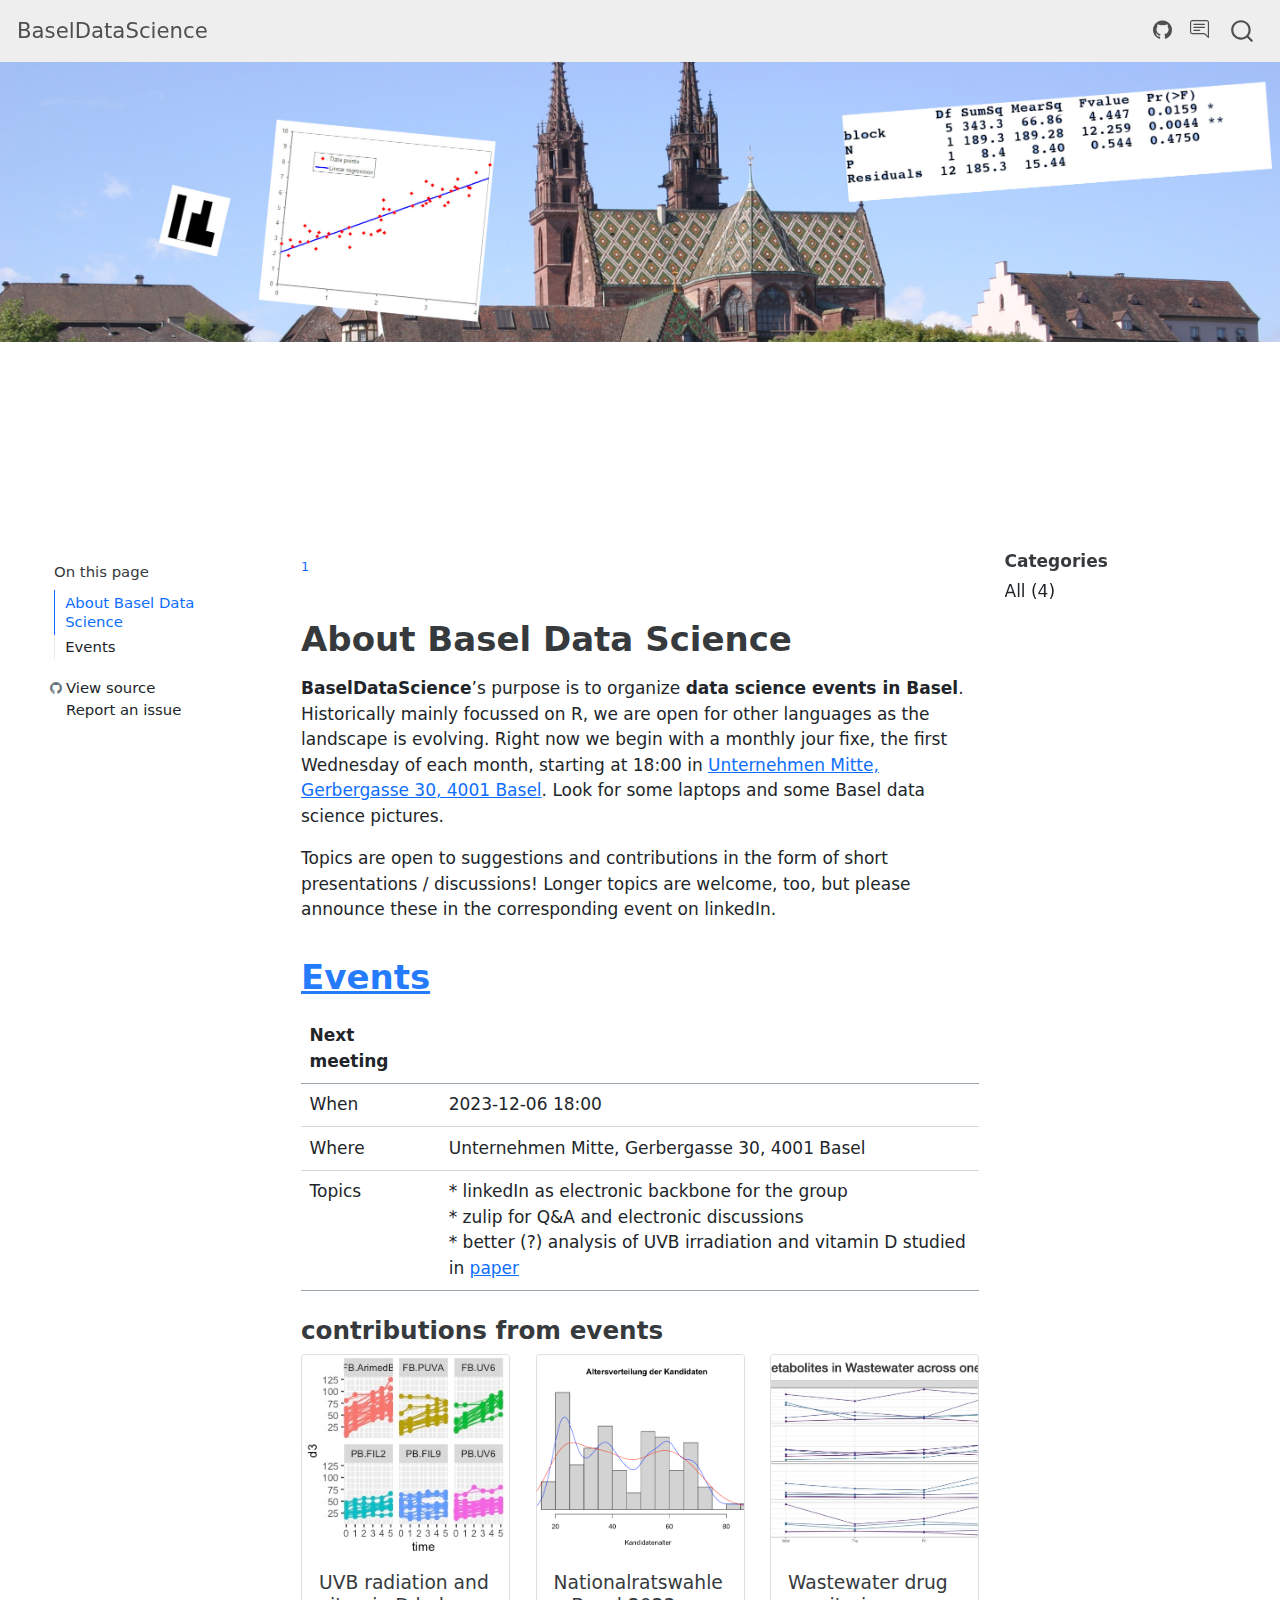
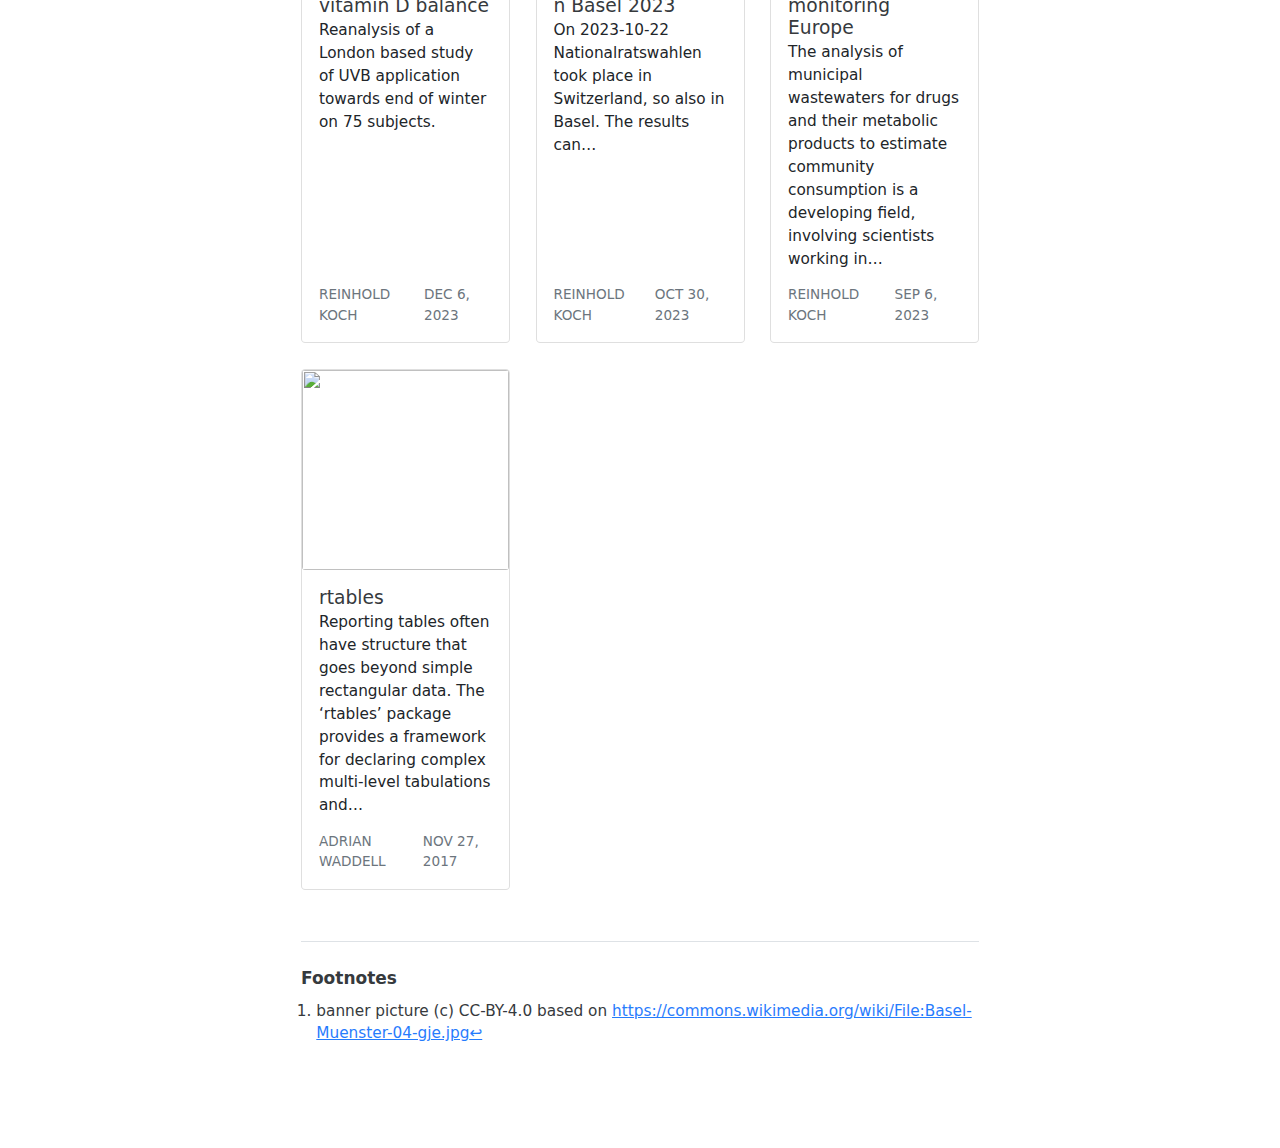
==== commit 3f0b943a: "Built site for gh-pages" ====
--- a/index.html
+++ b/index.html
@@ -264,7 +264,7 @@
 
 <div class="quarto-listing quarto-listing-container-grid" id="listing-listing">
 <div class="list grid quarto-listing-cols-3">
-<div class="g-col-1" data-index="0" data-listing-date-sort="1701817200000" data-listing-file-modified-sort="1701339023558" data-listing-date-modified-sort="NaN" data-listing-reading-time-sort="4">
+<div class="g-col-1" data-index="0" data-listing-date-sort="1701817200000" data-listing-file-modified-sort="1701712089027" data-listing-date-modified-sort="NaN" data-listing-reading-time-sort="5">
 <a href="./posts/uvb_vitaminD.html" class="quarto-grid-link">
 <div class="quarto-grid-item card h-100 card-left">
 <p class="card-img-top">
@@ -275,7 +275,7 @@
 UVB radiation and vitamin D balance
 </h5>
 <div class="card-text listing-description">
-Redoing the analysis of a London based study of UVB application in winter on 75 subjects.
+Reanalysis of a London based study of UVB application towards end of winter on 75 subjects.
 </div>
 <div class="card-attribution card-text-small justify">
 <div class="listing-author">
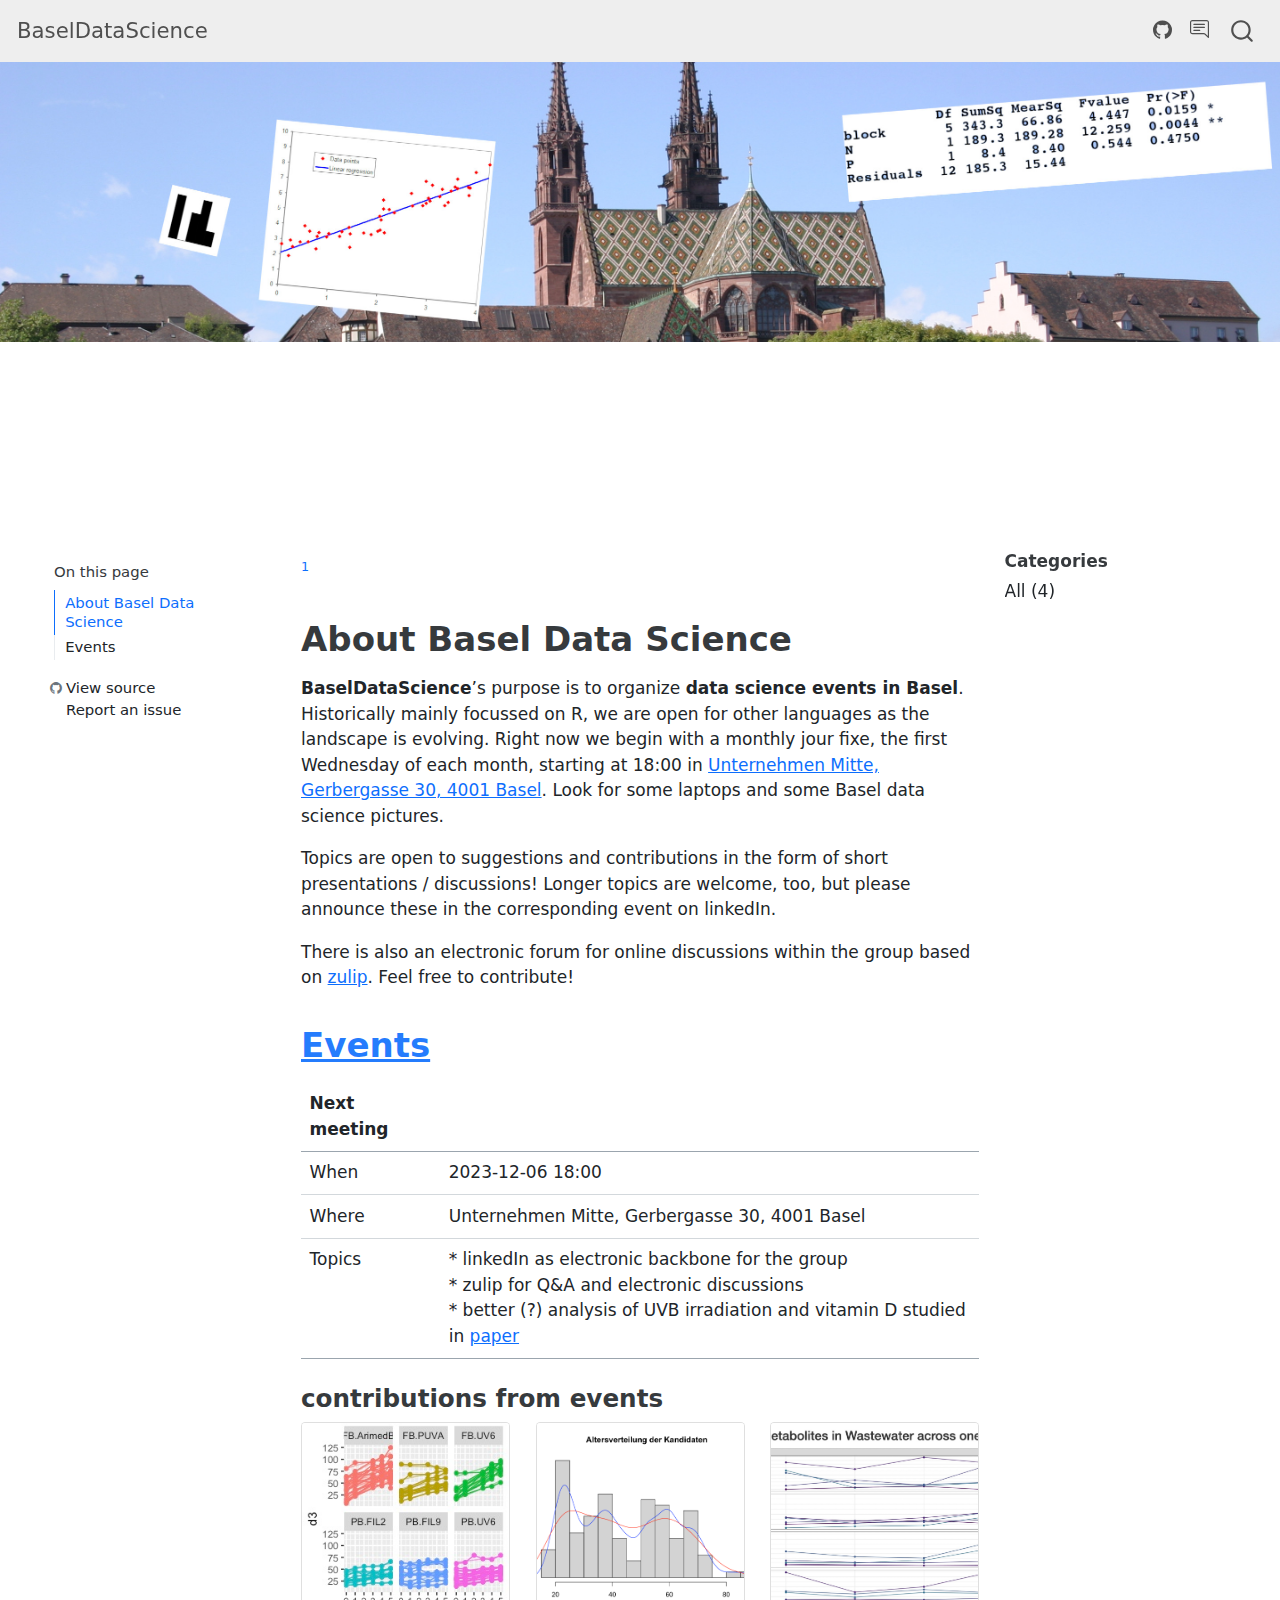
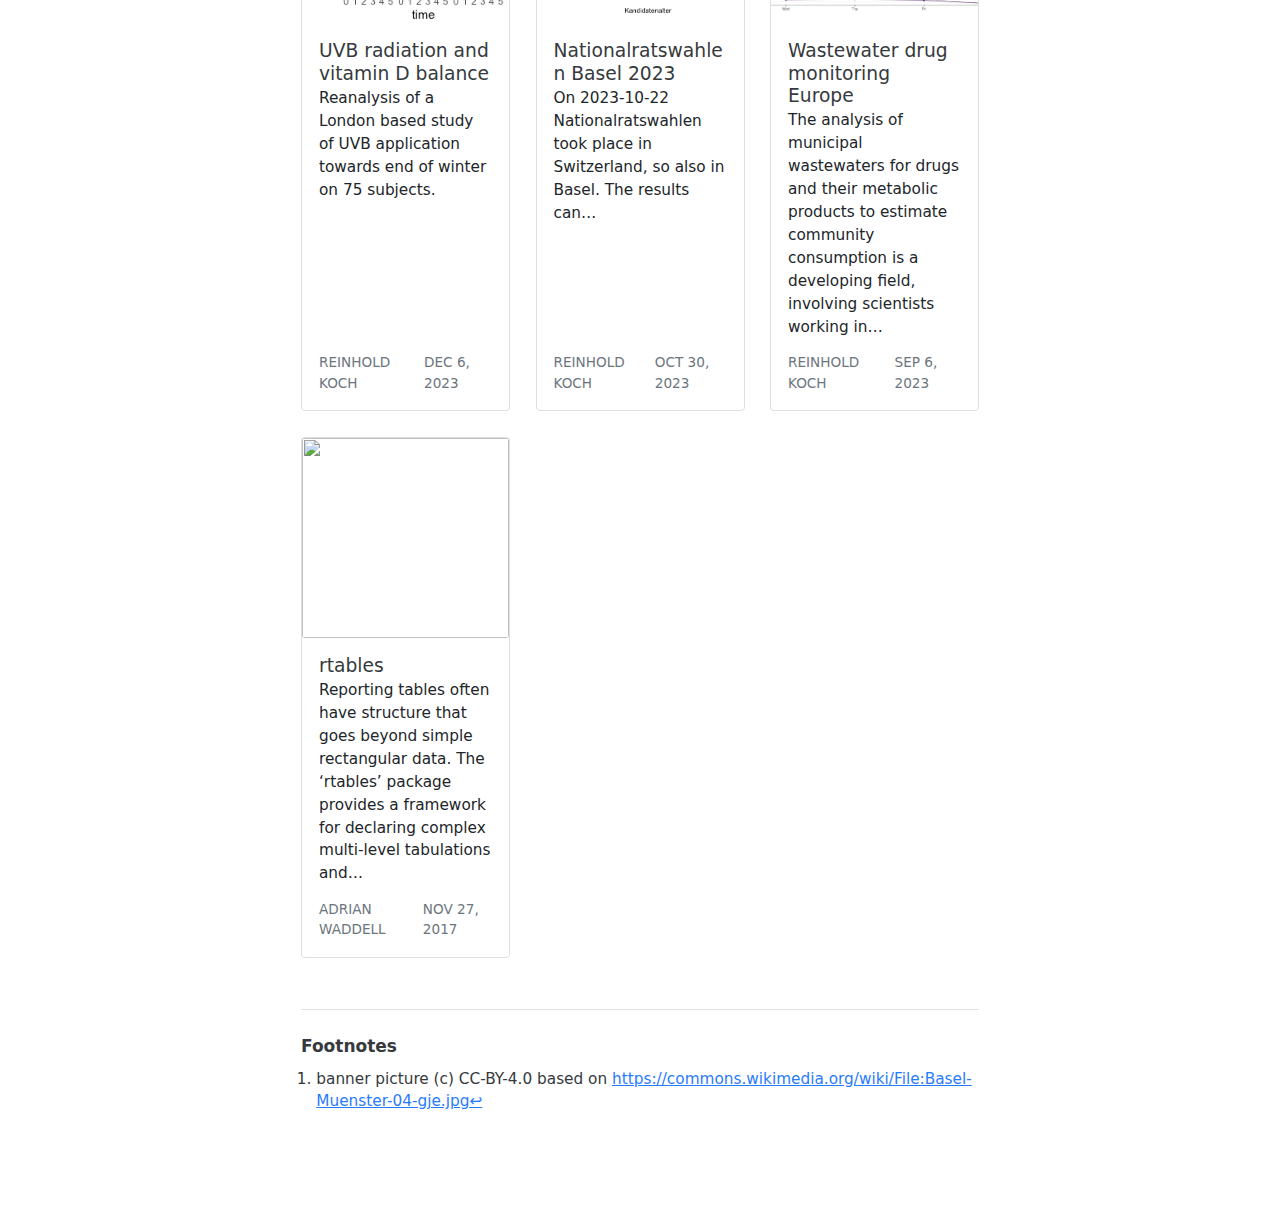
==== commit f31bd4d4: "Built site for gh-pages" ====
--- a/index.html
+++ b/index.html
@@ -226,6 +226,7 @@
 <h1>About Basel Data Science</h1>
 <p><strong>BaselDataScience</strong>’s purpose is to organize <strong>data science events in Basel</strong>. Historically mainly focussed on R, we are open for other languages as the landscape is evolving. Right now we begin with a monthly jour fixe, the first Wednesday of each month, starting at 18:00 in <a href="https://mitte.ch/">Unternehmen Mitte, Gerbergasse 30, 4001 Basel</a>. Look for some laptops and some Basel data science pictures.</p>
 <p>Topics are open to suggestions and contributions in the form of short presentations / discussions! Longer topics are welcome, too, but please announce these in the corresponding event on linkedIn.</p>
+<p>There is also an electronic forum for online discussions within the group based on <a href="https://baseldatascience.zulipchat.com/join/cf6md2ekmg24q7avqnfi4qdk/">zulip</a>. Feel free to contribute!</p>
 </section>
 <section id="events" class="level1">
 <h1><a href="./events.html">Events</a></h1>
@@ -369,7 +370,7 @@
 </div><div id="quarto-appendix" class="default"><section id="footnotes" class="footnotes footnotes-end-of-document" role="doc-endnotes"><h2 class="anchored quarto-appendix-heading">Footnotes</h2>
 
 <ol>
-<li id="fn1"><p>banner picture (c) CC-BY-4.0 based on <a href="https://commons.wikimedia.org/wiki/File:Basel-Muenster-04-gje.jpg">https://commons.wikimedia.org/wiki/File:Basel-Muenster-04-gje.jpg</a><a href="#fnref1" class="footnote-back" role="doc-backlink">↩︎</a></p></li>
+<li id="fn1"><p>banner picture (c) CC-BY-4.0 based on <a href="https://commons.wikimedia.org/wiki/File:Basel-Muenster-04-gje.jpg" class="uri">https://commons.wikimedia.org/wiki/File:Basel-Muenster-04-gje.jpg</a><a href="#fnref1" class="footnote-back" role="doc-backlink">↩︎</a></p></li>
 </ol>
 </section></div></main> <!-- /main -->
 <script id="quarto-html-after-body" type="application/javascript">
@@ -680,76 +681,81 @@
 <span id="cb1-22"><a href="#cb1-22" aria-hidden="true" tabindex="-1"></a><span class="co">    font-family: ["Ubuntu", sans-serif]</span></span>
 <span id="cb1-23"><a href="#cb1-23" aria-hidden="true" tabindex="-1"></a><span class="co">    mainfont: "Ubuntu"</span></span>
 <span id="cb1-24"><a href="#cb1-24" aria-hidden="true" tabindex="-1"></a><span class="co">    title-block-banner: baseldatasciencelogo.jpeg</span></span>
-<span id="cb1-25"><a href="#cb1-25" aria-hidden="true" tabindex="-1"></a><span class="co">---</span></span>
-<span id="cb1-26"><a href="#cb1-26" aria-hidden="true" tabindex="-1"></a></span>
-<span id="cb1-27"><a href="#cb1-27" aria-hidden="true" tabindex="-1"></a><span class="ot">[^banner]</span></span>
-<span id="cb1-28"><a href="#cb1-28" aria-hidden="true" tabindex="-1"></a></span>
-<span id="cb1-29"><a href="#cb1-29" aria-hidden="true" tabindex="-1"></a><span class="fu"># About Basel Data Science</span></span>
-<span id="cb1-30"><a href="#cb1-30" aria-hidden="true" tabindex="-1"></a></span>
-<span id="cb1-31"><a href="#cb1-31" aria-hidden="true" tabindex="-1"></a>**BaselDataScience**'s purpose is to organize **data science events in Basel**.</span>
-<span id="cb1-32"><a href="#cb1-32" aria-hidden="true" tabindex="-1"></a>Historically mainly focussed on R, we are open for other languages as the landscape is evolving.</span>
-<span id="cb1-33"><a href="#cb1-33" aria-hidden="true" tabindex="-1"></a>Right now we begin with a monthly jour fixe, the first Wednesday of each month, starting at</span>
-<span id="cb1-34"><a href="#cb1-34" aria-hidden="true" tabindex="-1"></a>18:00 in <span class="co">[</span><span class="ot">Unternehmen Mitte, Gerbergasse 30, 4001 Basel</span><span class="co">](https://mitte.ch/)</span>.</span>
-<span id="cb1-35"><a href="#cb1-35" aria-hidden="true" tabindex="-1"></a>Look for some laptops and some Basel data science pictures.</span>
-<span id="cb1-36"><a href="#cb1-36" aria-hidden="true" tabindex="-1"></a></span>
-<span id="cb1-37"><a href="#cb1-37" aria-hidden="true" tabindex="-1"></a>Topics are open to suggestions and contributions in the form of short presentations / discussions!</span>
-<span id="cb1-38"><a href="#cb1-38" aria-hidden="true" tabindex="-1"></a>Longer topics are welcome, too, but please announce these in the corresponding event on linkedIn.</span>
-<span id="cb1-39"><a href="#cb1-39" aria-hidden="true" tabindex="-1"></a></span>
-<span id="cb1-40"><a href="#cb1-40" aria-hidden="true" tabindex="-1"></a><span class="fu"># [Events](events.qmd)</span></span>
-<span id="cb1-41"><a href="#cb1-41" aria-hidden="true" tabindex="-1"></a></span>
-<span id="cb1-42"><a href="#cb1-42" aria-hidden="true" tabindex="-1"></a></span>
-<span id="cb1-43"><a href="#cb1-43" aria-hidden="true" tabindex="-1"></a> | Next meeting</span>
-<span id="cb1-44"><a href="#cb1-44" aria-hidden="true" tabindex="-1"></a>---- | ----</span>
-<span id="cb1-45"><a href="#cb1-45" aria-hidden="true" tabindex="-1"></a>When | 2023-12-06 18:00</span>
-<span id="cb1-46"><a href="#cb1-46" aria-hidden="true" tabindex="-1"></a>Where | Unternehmen Mitte, Gerbergasse 30, 4001 Basel</span>
-<span id="cb1-47"><a href="#cb1-47" aria-hidden="true" tabindex="-1"></a>Topics | * linkedIn as electronic backbone for the group <span class="kw">&lt;br/&gt;</span> * zulip for Q&amp;A and electronic discussions <span class="kw">&lt;br/&gt;</span> * better (?) analysis of UVB irradiation and vitamin D studied in <span class="co">[</span><span class="ot">paper</span><span class="co">](https://www.pnas.org/doi/10.1073/pnas.2015867118)</span></span>
+<span id="cb1-25"><a href="#cb1-25" aria-hidden="true" tabindex="-1"></a><span class="an">editor:</span><span class="co"> </span></span>
+<span id="cb1-26"><a href="#cb1-26" aria-hidden="true" tabindex="-1"></a><span class="co">  markdown: </span></span>
+<span id="cb1-27"><a href="#cb1-27" aria-hidden="true" tabindex="-1"></a><span class="co">    wrap: sentence</span></span>
+<span id="cb1-28"><a href="#cb1-28" aria-hidden="true" tabindex="-1"></a><span class="co">---</span></span>
+<span id="cb1-29"><a href="#cb1-29" aria-hidden="true" tabindex="-1"></a></span>
+<span id="cb1-30"><a href="#cb1-30" aria-hidden="true" tabindex="-1"></a><span class="ot">[^1]</span></span>
+<span id="cb1-31"><a href="#cb1-31" aria-hidden="true" tabindex="-1"></a></span>
+<span id="cb1-32"><a href="#cb1-32" aria-hidden="true" tabindex="-1"></a><span class="ot">[^1]: </span>banner picture (c) CC-BY-4.0 based on <span class="ot">&lt;https://commons.wikimedia.org/wiki/File:Basel-Muenster-04-gje.jpg&gt;</span></span>
+<span id="cb1-33"><a href="#cb1-33" aria-hidden="true" tabindex="-1"></a></span>
+<span id="cb1-34"><a href="#cb1-34" aria-hidden="true" tabindex="-1"></a><span class="fu"># About Basel Data Science</span></span>
+<span id="cb1-35"><a href="#cb1-35" aria-hidden="true" tabindex="-1"></a></span>
+<span id="cb1-36"><a href="#cb1-36" aria-hidden="true" tabindex="-1"></a>**BaselDataScience**'s purpose is to organize **data science events in Basel**.</span>
+<span id="cb1-37"><a href="#cb1-37" aria-hidden="true" tabindex="-1"></a>Historically mainly focussed on R, we are open for other languages as the landscape is evolving.</span>
+<span id="cb1-38"><a href="#cb1-38" aria-hidden="true" tabindex="-1"></a>Right now we begin with a monthly jour fixe, the first Wednesday of each month, starting at 18:00 in <span class="co">[</span><span class="ot">Unternehmen Mitte, Gerbergasse 30, 4001 Basel</span><span class="co">](https://mitte.ch/)</span>.</span>
+<span id="cb1-39"><a href="#cb1-39" aria-hidden="true" tabindex="-1"></a>Look for some laptops and some Basel data science pictures.</span>
+<span id="cb1-40"><a href="#cb1-40" aria-hidden="true" tabindex="-1"></a></span>
+<span id="cb1-41"><a href="#cb1-41" aria-hidden="true" tabindex="-1"></a>Topics are open to suggestions and contributions in the form of short presentations / discussions!</span>
+<span id="cb1-42"><a href="#cb1-42" aria-hidden="true" tabindex="-1"></a>Longer topics are welcome, too, but please announce these in the corresponding event on linkedIn.</span>
+<span id="cb1-43"><a href="#cb1-43" aria-hidden="true" tabindex="-1"></a></span>
+<span id="cb1-44"><a href="#cb1-44" aria-hidden="true" tabindex="-1"></a>There is also an electronic forum for online discussions within the group based on <span class="co">[</span><span class="ot">zulip</span><span class="co">]( https://baseldatascience.zulipchat.com/join/cf6md2ekmg24q7avqnfi4qdk/)</span>.</span>
+<span id="cb1-45"><a href="#cb1-45" aria-hidden="true" tabindex="-1"></a>Feel free to contribute!</span>
+<span id="cb1-46"><a href="#cb1-46" aria-hidden="true" tabindex="-1"></a></span>
+<span id="cb1-47"><a href="#cb1-47" aria-hidden="true" tabindex="-1"></a><span class="fu"># [Events](events.qmd)</span></span>
 <span id="cb1-48"><a href="#cb1-48" aria-hidden="true" tabindex="-1"></a></span>
-<span id="cb1-49"><a href="#cb1-49" aria-hidden="true" tabindex="-1"></a><span class="fu">### contributions from events</span></span>
-<span id="cb1-50"><a href="#cb1-50" aria-hidden="true" tabindex="-1"></a><span class="in">```{r write-redirects}</span></span>
-<span id="cb1-51"><a href="#cb1-51" aria-hidden="true" tabindex="-1"></a><span class="co">#| echo: false</span></span>
-<span id="cb1-52"><a href="#cb1-52" aria-hidden="true" tabindex="-1"></a><span class="co"># list names of post folders</span></span>
-<span id="cb1-53"><a href="#cb1-53" aria-hidden="true" tabindex="-1"></a>posts <span class="ot">&lt;-</span> <span class="fu">list.dirs</span>(</span>
-<span id="cb1-54"><a href="#cb1-54" aria-hidden="true" tabindex="-1"></a>  <span class="at">path =</span> <span class="st">"posts"</span>,</span>
-<span id="cb1-55"><a href="#cb1-55" aria-hidden="true" tabindex="-1"></a>  <span class="at">full.names =</span> <span class="cn">FALSE</span>,</span>
-<span id="cb1-56"><a href="#cb1-56" aria-hidden="true" tabindex="-1"></a>  <span class="at">recursive =</span> <span class="cn">FALSE</span></span>
-<span id="cb1-57"><a href="#cb1-57" aria-hidden="true" tabindex="-1"></a>)</span>
-<span id="cb1-58"><a href="#cb1-58" aria-hidden="true" tabindex="-1"></a></span>
-<span id="cb1-59"><a href="#cb1-59" aria-hidden="true" tabindex="-1"></a><span class="co"># extract the slugs</span></span>
-<span id="cb1-60"><a href="#cb1-60" aria-hidden="true" tabindex="-1"></a>slugs <span class="ot">&lt;-</span> <span class="fu">gsub</span>(<span class="st">"^.*_"</span>, <span class="st">""</span>, posts)</span>
-<span id="cb1-61"><a href="#cb1-61" aria-hidden="true" tabindex="-1"></a><span class="co"># lines to insert to a netlify _redirect file</span></span>
-<span id="cb1-62"><a href="#cb1-62" aria-hidden="true" tabindex="-1"></a>post_redirects <span class="ot">&lt;-</span> <span class="fu">paste0</span>(<span class="st">"/"</span>, slugs, <span class="st">" "</span>, <span class="st">"/posts/"</span>, posts)</span>
-<span id="cb1-63"><a href="#cb1-63" aria-hidden="true" tabindex="-1"></a><span class="co"># function to extract post categories from index.qmd files</span></span>
-<span id="cb1-64"><a href="#cb1-64" aria-hidden="true" tabindex="-1"></a>get_post_categories <span class="ot">&lt;-</span> <span class="cf">function</span>(post) {</span>
-<span id="cb1-65"><a href="#cb1-65" aria-hidden="true" tabindex="-1"></a>  file <span class="ot">&lt;-</span> here<span class="sc">::</span><span class="fu">here</span>(<span class="st">"posts"</span>, post) <span class="sc">|&gt;</span> fs<span class="sc">::</span><span class="fu">path</span>(<span class="st">"index.qmd"</span>)</span>
-<span id="cb1-66"><a href="#cb1-66" aria-hidden="true" tabindex="-1"></a>  <span class="cf">if</span>(<span class="sc">!</span>fs<span class="sc">::</span><span class="fu">file_exists</span>(file)) {</span>
-<span id="cb1-67"><a href="#cb1-67" aria-hidden="true" tabindex="-1"></a>    <span class="fu">return</span>(<span class="fu">character</span>(<span class="dv">0</span>))</span>
-<span id="cb1-68"><a href="#cb1-68" aria-hidden="true" tabindex="-1"></a>  }</span>
-<span id="cb1-69"><a href="#cb1-69" aria-hidden="true" tabindex="-1"></a>  file <span class="sc">|&gt;</span></span>
-<span id="cb1-70"><a href="#cb1-70" aria-hidden="true" tabindex="-1"></a>    <span class="fu">readLines</span>() <span class="sc">|&gt;</span> </span>
-<span id="cb1-71"><a href="#cb1-71" aria-hidden="true" tabindex="-1"></a>    stringr<span class="sc">::</span><span class="fu">str_subset</span>(<span class="st">"^categories:"</span>) <span class="sc">|&gt;</span></span>
-<span id="cb1-72"><a href="#cb1-72" aria-hidden="true" tabindex="-1"></a>    stringr<span class="sc">::</span><span class="fu">str_extract</span>(<span class="st">"</span><span class="sc">\\</span><span class="st">[.*</span><span class="sc">\\</span><span class="st">]"</span>) <span class="sc">|&gt;</span> </span>
-<span id="cb1-73"><a href="#cb1-73" aria-hidden="true" tabindex="-1"></a>    stringr<span class="sc">::</span><span class="fu">str_remove_all</span>(<span class="st">"[</span><span class="sc">\\</span><span class="st">[</span><span class="sc">\\</span><span class="st">]]"</span>) <span class="sc">|&gt;</span></span>
-<span id="cb1-74"><a href="#cb1-74" aria-hidden="true" tabindex="-1"></a>    stringr<span class="sc">::</span><span class="fu">str_split</span>(<span class="st">", "</span>) <span class="sc">|&gt;</span> </span>
-<span id="cb1-75"><a href="#cb1-75" aria-hidden="true" tabindex="-1"></a>    <span class="fu">unlist</span>()</span>
-<span id="cb1-76"><a href="#cb1-76" aria-hidden="true" tabindex="-1"></a>}</span>
-<span id="cb1-77"><a href="#cb1-77" aria-hidden="true" tabindex="-1"></a><span class="co"># extract the categories</span></span>
-<span id="cb1-78"><a href="#cb1-78" aria-hidden="true" tabindex="-1"></a>categories <span class="ot">&lt;-</span> purrr<span class="sc">::</span><span class="fu">map</span>(posts, get_post_categories) <span class="sc">|&gt;</span> </span>
-<span id="cb1-79"><a href="#cb1-79" aria-hidden="true" tabindex="-1"></a>  <span class="fu">unlist</span>() <span class="sc">|&gt;</span> </span>
-<span id="cb1-80"><a href="#cb1-80" aria-hidden="true" tabindex="-1"></a>  <span class="fu">unique</span>()</span>
-<span id="cb1-81"><a href="#cb1-81" aria-hidden="true" tabindex="-1"></a><span class="co"># extract categories in nice form</span></span>
-<span id="cb1-82"><a href="#cb1-82" aria-hidden="true" tabindex="-1"></a>keys <span class="ot">&lt;-</span> categories <span class="sc">|&gt;</span> </span>
-<span id="cb1-83"><a href="#cb1-83" aria-hidden="true" tabindex="-1"></a>  stringr<span class="sc">::</span><span class="fu">str_to_lower</span>() <span class="sc">|&gt;</span></span>
-<span id="cb1-84"><a href="#cb1-84" aria-hidden="true" tabindex="-1"></a>  stringr<span class="sc">::</span><span class="fu">str_replace_all</span>(<span class="st">" "</span>, <span class="st">"-"</span>)</span>
-<span id="cb1-85"><a href="#cb1-85" aria-hidden="true" tabindex="-1"></a><span class="co"># extract categories in ugly form</span></span>
-<span id="cb1-86"><a href="#cb1-86" aria-hidden="true" tabindex="-1"></a>values <span class="ot">&lt;-</span> categories <span class="sc">|&gt;</span></span>
-<span id="cb1-87"><a href="#cb1-87" aria-hidden="true" tabindex="-1"></a>  stringr<span class="sc">::</span><span class="fu">str_replace_all</span>(<span class="st">" "</span>, <span class="st">"%20"</span>)</span>
-<span id="cb1-88"><a href="#cb1-88" aria-hidden="true" tabindex="-1"></a><span class="co"># category redirects</span></span>
-<span id="cb1-89"><a href="#cb1-89" aria-hidden="true" tabindex="-1"></a>category_redirects <span class="ot">&lt;-</span> <span class="fu">paste0</span>(<span class="st">"/category/"</span>, keys, <span class="st">" "</span>, <span class="st">"/#category="</span>, values)</span>
-<span id="cb1-90"><a href="#cb1-90" aria-hidden="true" tabindex="-1"></a><span class="co"># write the _redirect file</span></span>
-<span id="cb1-91"><a href="#cb1-91" aria-hidden="true" tabindex="-1"></a><span class="fu">writeLines</span>(<span class="fu">c</span>(post_redirects, category_redirects), here<span class="sc">::</span><span class="fu">here</span>(<span class="st">"_site"</span>, <span class="st">"_redirects"</span>))</span>
-<span id="cb1-92"><a href="#cb1-92" aria-hidden="true" tabindex="-1"></a><span class="in">```</span></span>
-<span id="cb1-93"><a href="#cb1-93" aria-hidden="true" tabindex="-1"></a></span>
-<span id="cb1-94"><a href="#cb1-94" aria-hidden="true" tabindex="-1"></a><span class="ot">[^banner]: </span>banner picture (c) CC-BY-4.0 based on <span class="co">[</span><span class="ot">https://commons.wikimedia.org/wiki/File:Basel-Muenster-04-gje.jpg</span><span class="co">](https://commons.wikimedia.org/wiki/File:Basel-Muenster-04-gje.jpg)</span></span></code><button title="Copy to Clipboard" class="code-copy-button"><i class="bi"></i></button></pre></div>
+<span id="cb1-49"><a href="#cb1-49" aria-hidden="true" tabindex="-1"></a>| Next meeting |                                                                                                                                                                                                                                       |</span>
+<span id="cb1-50"><a href="#cb1-50" aria-hidden="true" tabindex="-1"></a>|------------------------------------|------------------------------------|</span>
+<span id="cb1-51"><a href="#cb1-51" aria-hidden="true" tabindex="-1"></a>| When         | 2023-12-06 18:00                                                                                                                                                                                                                      |</span>
+<span id="cb1-52"><a href="#cb1-52" aria-hidden="true" tabindex="-1"></a>| Where        | Unternehmen Mitte, Gerbergasse 30, 4001 Basel                                                                                                                                                                                         |</span>
+<span id="cb1-53"><a href="#cb1-53" aria-hidden="true" tabindex="-1"></a>| Topics       | <span class="sc">\*</span> linkedIn as electronic backbone for the group <span class="kw">&lt;br/&gt;</span> <span class="sc">\*</span> zulip for Q&amp;A and electronic discussions <span class="kw">&lt;br/&gt;</span> <span class="sc">\*</span> better (?) analysis of UVB irradiation and vitamin D studied in <span class="co">[</span><span class="ot">paper</span><span class="co">](https://www.pnas.org/doi/10.1073/pnas.2015867118)</span> |</span>
+<span id="cb1-54"><a href="#cb1-54" aria-hidden="true" tabindex="-1"></a></span>
+<span id="cb1-55"><a href="#cb1-55" aria-hidden="true" tabindex="-1"></a><span class="fu">### contributions from events</span></span>
+<span id="cb1-56"><a href="#cb1-56" aria-hidden="true" tabindex="-1"></a></span>
+<span id="cb1-57"><a href="#cb1-57" aria-hidden="true" tabindex="-1"></a><span class="in">```{r write-redirects}</span></span>
+<span id="cb1-58"><a href="#cb1-58" aria-hidden="true" tabindex="-1"></a><span class="co">#| echo: false</span></span>
+<span id="cb1-59"><a href="#cb1-59" aria-hidden="true" tabindex="-1"></a><span class="co"># list names of post folders</span></span>
+<span id="cb1-60"><a href="#cb1-60" aria-hidden="true" tabindex="-1"></a>posts <span class="ot">&lt;-</span> <span class="fu">list.dirs</span>(</span>
+<span id="cb1-61"><a href="#cb1-61" aria-hidden="true" tabindex="-1"></a>  <span class="at">path =</span> <span class="st">"posts"</span>,</span>
+<span id="cb1-62"><a href="#cb1-62" aria-hidden="true" tabindex="-1"></a>  <span class="at">full.names =</span> <span class="cn">FALSE</span>,</span>
+<span id="cb1-63"><a href="#cb1-63" aria-hidden="true" tabindex="-1"></a>  <span class="at">recursive =</span> <span class="cn">FALSE</span></span>
+<span id="cb1-64"><a href="#cb1-64" aria-hidden="true" tabindex="-1"></a>)</span>
+<span id="cb1-65"><a href="#cb1-65" aria-hidden="true" tabindex="-1"></a></span>
+<span id="cb1-66"><a href="#cb1-66" aria-hidden="true" tabindex="-1"></a><span class="co"># extract the slugs</span></span>
+<span id="cb1-67"><a href="#cb1-67" aria-hidden="true" tabindex="-1"></a>slugs <span class="ot">&lt;-</span> <span class="fu">gsub</span>(<span class="st">"^.*_"</span>, <span class="st">""</span>, posts)</span>
+<span id="cb1-68"><a href="#cb1-68" aria-hidden="true" tabindex="-1"></a><span class="co"># lines to insert to a netlify _redirect file</span></span>
+<span id="cb1-69"><a href="#cb1-69" aria-hidden="true" tabindex="-1"></a>post_redirects <span class="ot">&lt;-</span> <span class="fu">paste0</span>(<span class="st">"/"</span>, slugs, <span class="st">" "</span>, <span class="st">"/posts/"</span>, posts)</span>
+<span id="cb1-70"><a href="#cb1-70" aria-hidden="true" tabindex="-1"></a><span class="co"># function to extract post categories from index.qmd files</span></span>
+<span id="cb1-71"><a href="#cb1-71" aria-hidden="true" tabindex="-1"></a>get_post_categories <span class="ot">&lt;-</span> <span class="cf">function</span>(post) {</span>
+<span id="cb1-72"><a href="#cb1-72" aria-hidden="true" tabindex="-1"></a>  file <span class="ot">&lt;-</span> here<span class="sc">::</span><span class="fu">here</span>(<span class="st">"posts"</span>, post) <span class="sc">|&gt;</span> fs<span class="sc">::</span><span class="fu">path</span>(<span class="st">"index.qmd"</span>)</span>
+<span id="cb1-73"><a href="#cb1-73" aria-hidden="true" tabindex="-1"></a>  <span class="cf">if</span>(<span class="sc">!</span>fs<span class="sc">::</span><span class="fu">file_exists</span>(file)) {</span>
+<span id="cb1-74"><a href="#cb1-74" aria-hidden="true" tabindex="-1"></a>    <span class="fu">return</span>(<span class="fu">character</span>(<span class="dv">0</span>))</span>
+<span id="cb1-75"><a href="#cb1-75" aria-hidden="true" tabindex="-1"></a>  }</span>
+<span id="cb1-76"><a href="#cb1-76" aria-hidden="true" tabindex="-1"></a>  file <span class="sc">|&gt;</span></span>
+<span id="cb1-77"><a href="#cb1-77" aria-hidden="true" tabindex="-1"></a>    <span class="fu">readLines</span>() <span class="sc">|&gt;</span> </span>
+<span id="cb1-78"><a href="#cb1-78" aria-hidden="true" tabindex="-1"></a>    stringr<span class="sc">::</span><span class="fu">str_subset</span>(<span class="st">"^categories:"</span>) <span class="sc">|&gt;</span></span>
+<span id="cb1-79"><a href="#cb1-79" aria-hidden="true" tabindex="-1"></a>    stringr<span class="sc">::</span><span class="fu">str_extract</span>(<span class="st">"</span><span class="sc">\\</span><span class="st">[.*</span><span class="sc">\\</span><span class="st">]"</span>) <span class="sc">|&gt;</span> </span>
+<span id="cb1-80"><a href="#cb1-80" aria-hidden="true" tabindex="-1"></a>    stringr<span class="sc">::</span><span class="fu">str_remove_all</span>(<span class="st">"[</span><span class="sc">\\</span><span class="st">[</span><span class="sc">\\</span><span class="st">]]"</span>) <span class="sc">|&gt;</span></span>
+<span id="cb1-81"><a href="#cb1-81" aria-hidden="true" tabindex="-1"></a>    stringr<span class="sc">::</span><span class="fu">str_split</span>(<span class="st">", "</span>) <span class="sc">|&gt;</span> </span>
+<span id="cb1-82"><a href="#cb1-82" aria-hidden="true" tabindex="-1"></a>    <span class="fu">unlist</span>()</span>
+<span id="cb1-83"><a href="#cb1-83" aria-hidden="true" tabindex="-1"></a>}</span>
+<span id="cb1-84"><a href="#cb1-84" aria-hidden="true" tabindex="-1"></a><span class="co"># extract the categories</span></span>
+<span id="cb1-85"><a href="#cb1-85" aria-hidden="true" tabindex="-1"></a>categories <span class="ot">&lt;-</span> purrr<span class="sc">::</span><span class="fu">map</span>(posts, get_post_categories) <span class="sc">|&gt;</span> </span>
+<span id="cb1-86"><a href="#cb1-86" aria-hidden="true" tabindex="-1"></a>  <span class="fu">unlist</span>() <span class="sc">|&gt;</span> </span>
+<span id="cb1-87"><a href="#cb1-87" aria-hidden="true" tabindex="-1"></a>  <span class="fu">unique</span>()</span>
+<span id="cb1-88"><a href="#cb1-88" aria-hidden="true" tabindex="-1"></a><span class="co"># extract categories in nice form</span></span>
+<span id="cb1-89"><a href="#cb1-89" aria-hidden="true" tabindex="-1"></a>keys <span class="ot">&lt;-</span> categories <span class="sc">|&gt;</span> </span>
+<span id="cb1-90"><a href="#cb1-90" aria-hidden="true" tabindex="-1"></a>  stringr<span class="sc">::</span><span class="fu">str_to_lower</span>() <span class="sc">|&gt;</span></span>
+<span id="cb1-91"><a href="#cb1-91" aria-hidden="true" tabindex="-1"></a>  stringr<span class="sc">::</span><span class="fu">str_replace_all</span>(<span class="st">" "</span>, <span class="st">"-"</span>)</span>
+<span id="cb1-92"><a href="#cb1-92" aria-hidden="true" tabindex="-1"></a><span class="co"># extract categories in ugly form</span></span>
+<span id="cb1-93"><a href="#cb1-93" aria-hidden="true" tabindex="-1"></a>values <span class="ot">&lt;-</span> categories <span class="sc">|&gt;</span></span>
+<span id="cb1-94"><a href="#cb1-94" aria-hidden="true" tabindex="-1"></a>  stringr<span class="sc">::</span><span class="fu">str_replace_all</span>(<span class="st">" "</span>, <span class="st">"%20"</span>)</span>
+<span id="cb1-95"><a href="#cb1-95" aria-hidden="true" tabindex="-1"></a><span class="co"># category redirects</span></span>
+<span id="cb1-96"><a href="#cb1-96" aria-hidden="true" tabindex="-1"></a>category_redirects <span class="ot">&lt;-</span> <span class="fu">paste0</span>(<span class="st">"/category/"</span>, keys, <span class="st">" "</span>, <span class="st">"/#category="</span>, values)</span>
+<span id="cb1-97"><a href="#cb1-97" aria-hidden="true" tabindex="-1"></a><span class="co"># write the _redirect file</span></span>
+<span id="cb1-98"><a href="#cb1-98" aria-hidden="true" tabindex="-1"></a><span class="fu">writeLines</span>(<span class="fu">c</span>(post_redirects, category_redirects), here<span class="sc">::</span><span class="fu">here</span>(<span class="st">"_site"</span>, <span class="st">"_redirects"</span>))</span>
+<span id="cb1-99"><a href="#cb1-99" aria-hidden="true" tabindex="-1"></a><span class="in">```</span></span></code><button title="Copy to Clipboard" class="code-copy-button"><i class="bi"></i></button></pre></div>
 </div></div></div></div></div>
 </div> <!-- /content -->
 
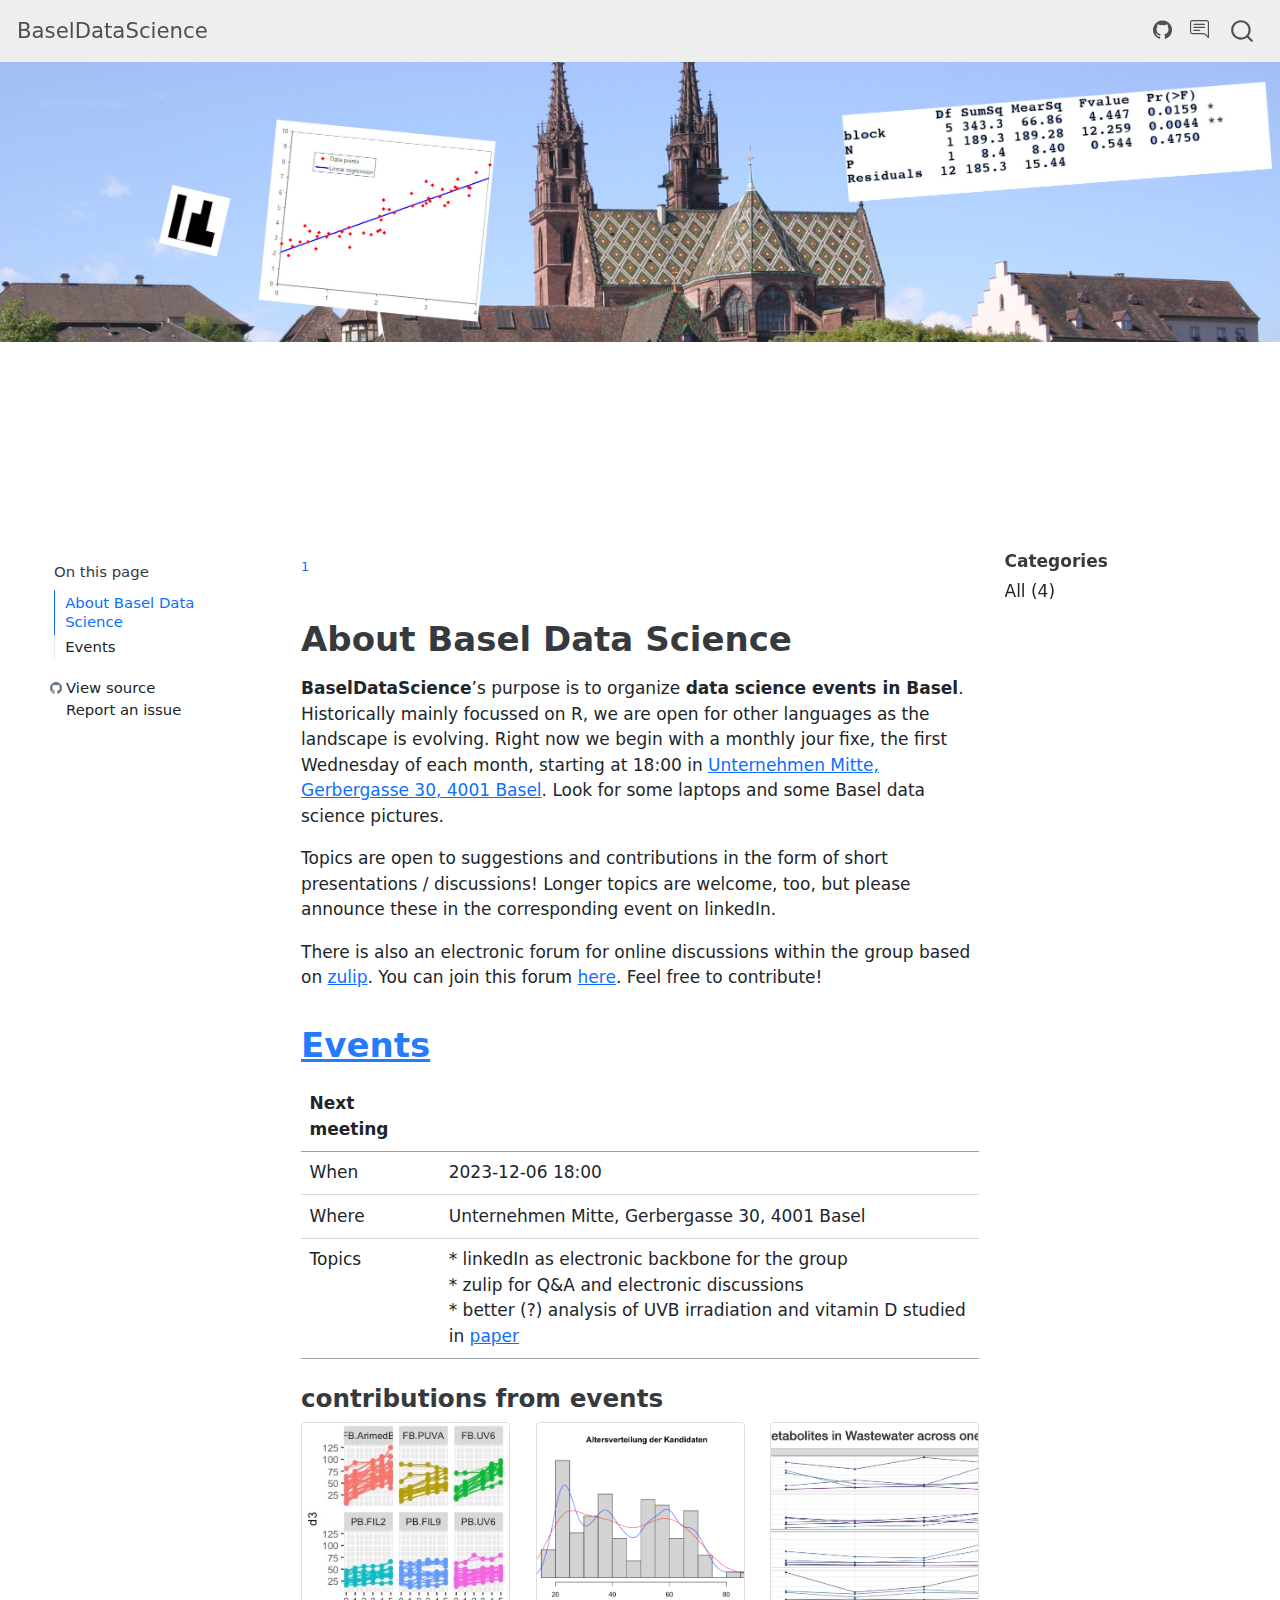
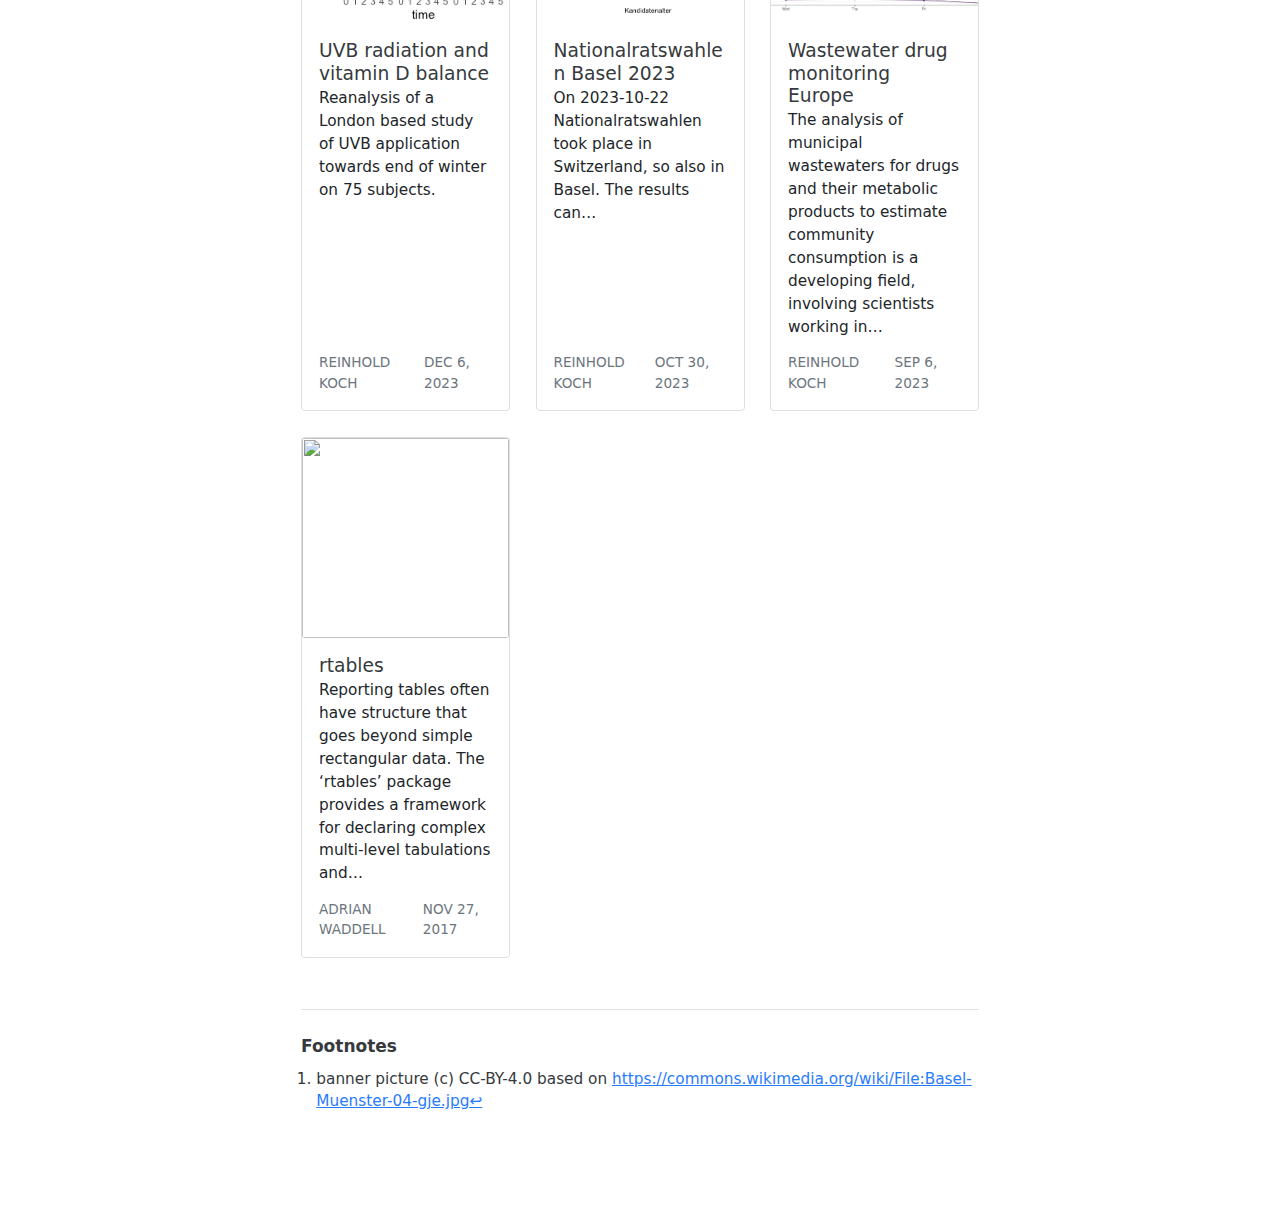
==== commit 5154b59c: "Built site for gh-pages" ====
--- a/index.html
+++ b/index.html
@@ -226,7 +226,7 @@
 <h1>About Basel Data Science</h1>
 <p><strong>BaselDataScience</strong>’s purpose is to organize <strong>data science events in Basel</strong>. Historically mainly focussed on R, we are open for other languages as the landscape is evolving. Right now we begin with a monthly jour fixe, the first Wednesday of each month, starting at 18:00 in <a href="https://mitte.ch/">Unternehmen Mitte, Gerbergasse 30, 4001 Basel</a>. Look for some laptops and some Basel data science pictures.</p>
 <p>Topics are open to suggestions and contributions in the form of short presentations / discussions! Longer topics are welcome, too, but please announce these in the corresponding event on linkedIn.</p>
-<p>There is also an electronic forum for online discussions within the group based on <a href="https://baseldatascience.zulipchat.com/join/cf6md2ekmg24q7avqnfi4qdk/">zulip</a>. Feel free to contribute!</p>
+<p>There is also an electronic forum for online discussions within the group based on <a href="https://baseldatascience.zulipchat.com/">zulip</a>. You can join this forum <a href="https://baseldatascience.zulipchat.com/join/cf6md2ekmg24q7avqnfi4qdk/">here</a>. Feel free to contribute!</p>
 </section>
 <section id="events" class="level1">
 <h1><a href="./events.html">Events</a></h1>
@@ -700,62 +700,63 @@
 <span id="cb1-41"><a href="#cb1-41" aria-hidden="true" tabindex="-1"></a>Topics are open to suggestions and contributions in the form of short presentations / discussions!</span>
 <span id="cb1-42"><a href="#cb1-42" aria-hidden="true" tabindex="-1"></a>Longer topics are welcome, too, but please announce these in the corresponding event on linkedIn.</span>
 <span id="cb1-43"><a href="#cb1-43" aria-hidden="true" tabindex="-1"></a></span>
-<span id="cb1-44"><a href="#cb1-44" aria-hidden="true" tabindex="-1"></a>There is also an electronic forum for online discussions within the group based on <span class="co">[</span><span class="ot">zulip</span><span class="co">]( https://baseldatascience.zulipchat.com/join/cf6md2ekmg24q7avqnfi4qdk/)</span>.</span>
-<span id="cb1-45"><a href="#cb1-45" aria-hidden="true" tabindex="-1"></a>Feel free to contribute!</span>
-<span id="cb1-46"><a href="#cb1-46" aria-hidden="true" tabindex="-1"></a></span>
-<span id="cb1-47"><a href="#cb1-47" aria-hidden="true" tabindex="-1"></a><span class="fu"># [Events](events.qmd)</span></span>
-<span id="cb1-48"><a href="#cb1-48" aria-hidden="true" tabindex="-1"></a></span>
-<span id="cb1-49"><a href="#cb1-49" aria-hidden="true" tabindex="-1"></a>| Next meeting |                                                                                                                                                                                                                                       |</span>
-<span id="cb1-50"><a href="#cb1-50" aria-hidden="true" tabindex="-1"></a>|------------------------------------|------------------------------------|</span>
-<span id="cb1-51"><a href="#cb1-51" aria-hidden="true" tabindex="-1"></a>| When         | 2023-12-06 18:00                                                                                                                                                                                                                      |</span>
-<span id="cb1-52"><a href="#cb1-52" aria-hidden="true" tabindex="-1"></a>| Where        | Unternehmen Mitte, Gerbergasse 30, 4001 Basel                                                                                                                                                                                         |</span>
-<span id="cb1-53"><a href="#cb1-53" aria-hidden="true" tabindex="-1"></a>| Topics       | <span class="sc">\*</span> linkedIn as electronic backbone for the group <span class="kw">&lt;br/&gt;</span> <span class="sc">\*</span> zulip for Q&amp;A and electronic discussions <span class="kw">&lt;br/&gt;</span> <span class="sc">\*</span> better (?) analysis of UVB irradiation and vitamin D studied in <span class="co">[</span><span class="ot">paper</span><span class="co">](https://www.pnas.org/doi/10.1073/pnas.2015867118)</span> |</span>
-<span id="cb1-54"><a href="#cb1-54" aria-hidden="true" tabindex="-1"></a></span>
-<span id="cb1-55"><a href="#cb1-55" aria-hidden="true" tabindex="-1"></a><span class="fu">### contributions from events</span></span>
-<span id="cb1-56"><a href="#cb1-56" aria-hidden="true" tabindex="-1"></a></span>
-<span id="cb1-57"><a href="#cb1-57" aria-hidden="true" tabindex="-1"></a><span class="in">```{r write-redirects}</span></span>
-<span id="cb1-58"><a href="#cb1-58" aria-hidden="true" tabindex="-1"></a><span class="co">#| echo: false</span></span>
-<span id="cb1-59"><a href="#cb1-59" aria-hidden="true" tabindex="-1"></a><span class="co"># list names of post folders</span></span>
-<span id="cb1-60"><a href="#cb1-60" aria-hidden="true" tabindex="-1"></a>posts <span class="ot">&lt;-</span> <span class="fu">list.dirs</span>(</span>
-<span id="cb1-61"><a href="#cb1-61" aria-hidden="true" tabindex="-1"></a>  <span class="at">path =</span> <span class="st">"posts"</span>,</span>
-<span id="cb1-62"><a href="#cb1-62" aria-hidden="true" tabindex="-1"></a>  <span class="at">full.names =</span> <span class="cn">FALSE</span>,</span>
-<span id="cb1-63"><a href="#cb1-63" aria-hidden="true" tabindex="-1"></a>  <span class="at">recursive =</span> <span class="cn">FALSE</span></span>
-<span id="cb1-64"><a href="#cb1-64" aria-hidden="true" tabindex="-1"></a>)</span>
-<span id="cb1-65"><a href="#cb1-65" aria-hidden="true" tabindex="-1"></a></span>
-<span id="cb1-66"><a href="#cb1-66" aria-hidden="true" tabindex="-1"></a><span class="co"># extract the slugs</span></span>
-<span id="cb1-67"><a href="#cb1-67" aria-hidden="true" tabindex="-1"></a>slugs <span class="ot">&lt;-</span> <span class="fu">gsub</span>(<span class="st">"^.*_"</span>, <span class="st">""</span>, posts)</span>
-<span id="cb1-68"><a href="#cb1-68" aria-hidden="true" tabindex="-1"></a><span class="co"># lines to insert to a netlify _redirect file</span></span>
-<span id="cb1-69"><a href="#cb1-69" aria-hidden="true" tabindex="-1"></a>post_redirects <span class="ot">&lt;-</span> <span class="fu">paste0</span>(<span class="st">"/"</span>, slugs, <span class="st">" "</span>, <span class="st">"/posts/"</span>, posts)</span>
-<span id="cb1-70"><a href="#cb1-70" aria-hidden="true" tabindex="-1"></a><span class="co"># function to extract post categories from index.qmd files</span></span>
-<span id="cb1-71"><a href="#cb1-71" aria-hidden="true" tabindex="-1"></a>get_post_categories <span class="ot">&lt;-</span> <span class="cf">function</span>(post) {</span>
-<span id="cb1-72"><a href="#cb1-72" aria-hidden="true" tabindex="-1"></a>  file <span class="ot">&lt;-</span> here<span class="sc">::</span><span class="fu">here</span>(<span class="st">"posts"</span>, post) <span class="sc">|&gt;</span> fs<span class="sc">::</span><span class="fu">path</span>(<span class="st">"index.qmd"</span>)</span>
-<span id="cb1-73"><a href="#cb1-73" aria-hidden="true" tabindex="-1"></a>  <span class="cf">if</span>(<span class="sc">!</span>fs<span class="sc">::</span><span class="fu">file_exists</span>(file)) {</span>
-<span id="cb1-74"><a href="#cb1-74" aria-hidden="true" tabindex="-1"></a>    <span class="fu">return</span>(<span class="fu">character</span>(<span class="dv">0</span>))</span>
-<span id="cb1-75"><a href="#cb1-75" aria-hidden="true" tabindex="-1"></a>  }</span>
-<span id="cb1-76"><a href="#cb1-76" aria-hidden="true" tabindex="-1"></a>  file <span class="sc">|&gt;</span></span>
-<span id="cb1-77"><a href="#cb1-77" aria-hidden="true" tabindex="-1"></a>    <span class="fu">readLines</span>() <span class="sc">|&gt;</span> </span>
-<span id="cb1-78"><a href="#cb1-78" aria-hidden="true" tabindex="-1"></a>    stringr<span class="sc">::</span><span class="fu">str_subset</span>(<span class="st">"^categories:"</span>) <span class="sc">|&gt;</span></span>
-<span id="cb1-79"><a href="#cb1-79" aria-hidden="true" tabindex="-1"></a>    stringr<span class="sc">::</span><span class="fu">str_extract</span>(<span class="st">"</span><span class="sc">\\</span><span class="st">[.*</span><span class="sc">\\</span><span class="st">]"</span>) <span class="sc">|&gt;</span> </span>
-<span id="cb1-80"><a href="#cb1-80" aria-hidden="true" tabindex="-1"></a>    stringr<span class="sc">::</span><span class="fu">str_remove_all</span>(<span class="st">"[</span><span class="sc">\\</span><span class="st">[</span><span class="sc">\\</span><span class="st">]]"</span>) <span class="sc">|&gt;</span></span>
-<span id="cb1-81"><a href="#cb1-81" aria-hidden="true" tabindex="-1"></a>    stringr<span class="sc">::</span><span class="fu">str_split</span>(<span class="st">", "</span>) <span class="sc">|&gt;</span> </span>
-<span id="cb1-82"><a href="#cb1-82" aria-hidden="true" tabindex="-1"></a>    <span class="fu">unlist</span>()</span>
-<span id="cb1-83"><a href="#cb1-83" aria-hidden="true" tabindex="-1"></a>}</span>
-<span id="cb1-84"><a href="#cb1-84" aria-hidden="true" tabindex="-1"></a><span class="co"># extract the categories</span></span>
-<span id="cb1-85"><a href="#cb1-85" aria-hidden="true" tabindex="-1"></a>categories <span class="ot">&lt;-</span> purrr<span class="sc">::</span><span class="fu">map</span>(posts, get_post_categories) <span class="sc">|&gt;</span> </span>
-<span id="cb1-86"><a href="#cb1-86" aria-hidden="true" tabindex="-1"></a>  <span class="fu">unlist</span>() <span class="sc">|&gt;</span> </span>
-<span id="cb1-87"><a href="#cb1-87" aria-hidden="true" tabindex="-1"></a>  <span class="fu">unique</span>()</span>
-<span id="cb1-88"><a href="#cb1-88" aria-hidden="true" tabindex="-1"></a><span class="co"># extract categories in nice form</span></span>
-<span id="cb1-89"><a href="#cb1-89" aria-hidden="true" tabindex="-1"></a>keys <span class="ot">&lt;-</span> categories <span class="sc">|&gt;</span> </span>
-<span id="cb1-90"><a href="#cb1-90" aria-hidden="true" tabindex="-1"></a>  stringr<span class="sc">::</span><span class="fu">str_to_lower</span>() <span class="sc">|&gt;</span></span>
-<span id="cb1-91"><a href="#cb1-91" aria-hidden="true" tabindex="-1"></a>  stringr<span class="sc">::</span><span class="fu">str_replace_all</span>(<span class="st">" "</span>, <span class="st">"-"</span>)</span>
-<span id="cb1-92"><a href="#cb1-92" aria-hidden="true" tabindex="-1"></a><span class="co"># extract categories in ugly form</span></span>
-<span id="cb1-93"><a href="#cb1-93" aria-hidden="true" tabindex="-1"></a>values <span class="ot">&lt;-</span> categories <span class="sc">|&gt;</span></span>
-<span id="cb1-94"><a href="#cb1-94" aria-hidden="true" tabindex="-1"></a>  stringr<span class="sc">::</span><span class="fu">str_replace_all</span>(<span class="st">" "</span>, <span class="st">"%20"</span>)</span>
-<span id="cb1-95"><a href="#cb1-95" aria-hidden="true" tabindex="-1"></a><span class="co"># category redirects</span></span>
-<span id="cb1-96"><a href="#cb1-96" aria-hidden="true" tabindex="-1"></a>category_redirects <span class="ot">&lt;-</span> <span class="fu">paste0</span>(<span class="st">"/category/"</span>, keys, <span class="st">" "</span>, <span class="st">"/#category="</span>, values)</span>
-<span id="cb1-97"><a href="#cb1-97" aria-hidden="true" tabindex="-1"></a><span class="co"># write the _redirect file</span></span>
-<span id="cb1-98"><a href="#cb1-98" aria-hidden="true" tabindex="-1"></a><span class="fu">writeLines</span>(<span class="fu">c</span>(post_redirects, category_redirects), here<span class="sc">::</span><span class="fu">here</span>(<span class="st">"_site"</span>, <span class="st">"_redirects"</span>))</span>
-<span id="cb1-99"><a href="#cb1-99" aria-hidden="true" tabindex="-1"></a><span class="in">```</span></span></code><button title="Copy to Clipboard" class="code-copy-button"><i class="bi"></i></button></pre></div>
+<span id="cb1-44"><a href="#cb1-44" aria-hidden="true" tabindex="-1"></a>There is also an electronic forum for online discussions within the group based on <span class="co">[</span><span class="ot">zulip</span><span class="co">](https://baseldatascience.zulipchat.com/)</span>.</span>
+<span id="cb1-45"><a href="#cb1-45" aria-hidden="true" tabindex="-1"></a>You can join this forum <span class="co">[</span><span class="ot">here</span><span class="co">](https://baseldatascience.zulipchat.com/join/cf6md2ekmg24q7avqnfi4qdk/)</span>.</span>
+<span id="cb1-46"><a href="#cb1-46" aria-hidden="true" tabindex="-1"></a>Feel free to contribute!</span>
+<span id="cb1-47"><a href="#cb1-47" aria-hidden="true" tabindex="-1"></a></span>
+<span id="cb1-48"><a href="#cb1-48" aria-hidden="true" tabindex="-1"></a><span class="fu"># [Events](events.qmd)</span></span>
+<span id="cb1-49"><a href="#cb1-49" aria-hidden="true" tabindex="-1"></a></span>
+<span id="cb1-50"><a href="#cb1-50" aria-hidden="true" tabindex="-1"></a>| Next meeting |                                                                                                                                                                                                                                       |</span>
+<span id="cb1-51"><a href="#cb1-51" aria-hidden="true" tabindex="-1"></a>|------------------------------------|------------------------------------|</span>
+<span id="cb1-52"><a href="#cb1-52" aria-hidden="true" tabindex="-1"></a>| When         | 2023-12-06 18:00                                                                                                                                                                                                                      |</span>
+<span id="cb1-53"><a href="#cb1-53" aria-hidden="true" tabindex="-1"></a>| Where        | Unternehmen Mitte, Gerbergasse 30, 4001 Basel                                                                                                                                                                                         |</span>
+<span id="cb1-54"><a href="#cb1-54" aria-hidden="true" tabindex="-1"></a>| Topics       | <span class="sc">\*</span> linkedIn as electronic backbone for the group <span class="kw">&lt;br/&gt;</span> <span class="sc">\*</span> zulip for Q&amp;A and electronic discussions <span class="kw">&lt;br/&gt;</span> <span class="sc">\*</span> better (?) analysis of UVB irradiation and vitamin D studied in <span class="co">[</span><span class="ot">paper</span><span class="co">](https://www.pnas.org/doi/10.1073/pnas.2015867118)</span> |</span>
+<span id="cb1-55"><a href="#cb1-55" aria-hidden="true" tabindex="-1"></a></span>
+<span id="cb1-56"><a href="#cb1-56" aria-hidden="true" tabindex="-1"></a><span class="fu">### contributions from events</span></span>
+<span id="cb1-57"><a href="#cb1-57" aria-hidden="true" tabindex="-1"></a></span>
+<span id="cb1-58"><a href="#cb1-58" aria-hidden="true" tabindex="-1"></a><span class="in">```{r write-redirects}</span></span>
+<span id="cb1-59"><a href="#cb1-59" aria-hidden="true" tabindex="-1"></a><span class="co">#| echo: false</span></span>
+<span id="cb1-60"><a href="#cb1-60" aria-hidden="true" tabindex="-1"></a><span class="co"># list names of post folders</span></span>
+<span id="cb1-61"><a href="#cb1-61" aria-hidden="true" tabindex="-1"></a>posts <span class="ot">&lt;-</span> <span class="fu">list.dirs</span>(</span>
+<span id="cb1-62"><a href="#cb1-62" aria-hidden="true" tabindex="-1"></a>  <span class="at">path =</span> <span class="st">"posts"</span>,</span>
+<span id="cb1-63"><a href="#cb1-63" aria-hidden="true" tabindex="-1"></a>  <span class="at">full.names =</span> <span class="cn">FALSE</span>,</span>
+<span id="cb1-64"><a href="#cb1-64" aria-hidden="true" tabindex="-1"></a>  <span class="at">recursive =</span> <span class="cn">FALSE</span></span>
+<span id="cb1-65"><a href="#cb1-65" aria-hidden="true" tabindex="-1"></a>)</span>
+<span id="cb1-66"><a href="#cb1-66" aria-hidden="true" tabindex="-1"></a></span>
+<span id="cb1-67"><a href="#cb1-67" aria-hidden="true" tabindex="-1"></a><span class="co"># extract the slugs</span></span>
+<span id="cb1-68"><a href="#cb1-68" aria-hidden="true" tabindex="-1"></a>slugs <span class="ot">&lt;-</span> <span class="fu">gsub</span>(<span class="st">"^.*_"</span>, <span class="st">""</span>, posts)</span>
+<span id="cb1-69"><a href="#cb1-69" aria-hidden="true" tabindex="-1"></a><span class="co"># lines to insert to a netlify _redirect file</span></span>
+<span id="cb1-70"><a href="#cb1-70" aria-hidden="true" tabindex="-1"></a>post_redirects <span class="ot">&lt;-</span> <span class="fu">paste0</span>(<span class="st">"/"</span>, slugs, <span class="st">" "</span>, <span class="st">"/posts/"</span>, posts)</span>
+<span id="cb1-71"><a href="#cb1-71" aria-hidden="true" tabindex="-1"></a><span class="co"># function to extract post categories from index.qmd files</span></span>
+<span id="cb1-72"><a href="#cb1-72" aria-hidden="true" tabindex="-1"></a>get_post_categories <span class="ot">&lt;-</span> <span class="cf">function</span>(post) {</span>
+<span id="cb1-73"><a href="#cb1-73" aria-hidden="true" tabindex="-1"></a>  file <span class="ot">&lt;-</span> here<span class="sc">::</span><span class="fu">here</span>(<span class="st">"posts"</span>, post) <span class="sc">|&gt;</span> fs<span class="sc">::</span><span class="fu">path</span>(<span class="st">"index.qmd"</span>)</span>
+<span id="cb1-74"><a href="#cb1-74" aria-hidden="true" tabindex="-1"></a>  <span class="cf">if</span>(<span class="sc">!</span>fs<span class="sc">::</span><span class="fu">file_exists</span>(file)) {</span>
+<span id="cb1-75"><a href="#cb1-75" aria-hidden="true" tabindex="-1"></a>    <span class="fu">return</span>(<span class="fu">character</span>(<span class="dv">0</span>))</span>
+<span id="cb1-76"><a href="#cb1-76" aria-hidden="true" tabindex="-1"></a>  }</span>
+<span id="cb1-77"><a href="#cb1-77" aria-hidden="true" tabindex="-1"></a>  file <span class="sc">|&gt;</span></span>
+<span id="cb1-78"><a href="#cb1-78" aria-hidden="true" tabindex="-1"></a>    <span class="fu">readLines</span>() <span class="sc">|&gt;</span> </span>
+<span id="cb1-79"><a href="#cb1-79" aria-hidden="true" tabindex="-1"></a>    stringr<span class="sc">::</span><span class="fu">str_subset</span>(<span class="st">"^categories:"</span>) <span class="sc">|&gt;</span></span>
+<span id="cb1-80"><a href="#cb1-80" aria-hidden="true" tabindex="-1"></a>    stringr<span class="sc">::</span><span class="fu">str_extract</span>(<span class="st">"</span><span class="sc">\\</span><span class="st">[.*</span><span class="sc">\\</span><span class="st">]"</span>) <span class="sc">|&gt;</span> </span>
+<span id="cb1-81"><a href="#cb1-81" aria-hidden="true" tabindex="-1"></a>    stringr<span class="sc">::</span><span class="fu">str_remove_all</span>(<span class="st">"[</span><span class="sc">\\</span><span class="st">[</span><span class="sc">\\</span><span class="st">]]"</span>) <span class="sc">|&gt;</span></span>
+<span id="cb1-82"><a href="#cb1-82" aria-hidden="true" tabindex="-1"></a>    stringr<span class="sc">::</span><span class="fu">str_split</span>(<span class="st">", "</span>) <span class="sc">|&gt;</span> </span>
+<span id="cb1-83"><a href="#cb1-83" aria-hidden="true" tabindex="-1"></a>    <span class="fu">unlist</span>()</span>
+<span id="cb1-84"><a href="#cb1-84" aria-hidden="true" tabindex="-1"></a>}</span>
+<span id="cb1-85"><a href="#cb1-85" aria-hidden="true" tabindex="-1"></a><span class="co"># extract the categories</span></span>
+<span id="cb1-86"><a href="#cb1-86" aria-hidden="true" tabindex="-1"></a>categories <span class="ot">&lt;-</span> purrr<span class="sc">::</span><span class="fu">map</span>(posts, get_post_categories) <span class="sc">|&gt;</span> </span>
+<span id="cb1-87"><a href="#cb1-87" aria-hidden="true" tabindex="-1"></a>  <span class="fu">unlist</span>() <span class="sc">|&gt;</span> </span>
+<span id="cb1-88"><a href="#cb1-88" aria-hidden="true" tabindex="-1"></a>  <span class="fu">unique</span>()</span>
+<span id="cb1-89"><a href="#cb1-89" aria-hidden="true" tabindex="-1"></a><span class="co"># extract categories in nice form</span></span>
+<span id="cb1-90"><a href="#cb1-90" aria-hidden="true" tabindex="-1"></a>keys <span class="ot">&lt;-</span> categories <span class="sc">|&gt;</span> </span>
+<span id="cb1-91"><a href="#cb1-91" aria-hidden="true" tabindex="-1"></a>  stringr<span class="sc">::</span><span class="fu">str_to_lower</span>() <span class="sc">|&gt;</span></span>
+<span id="cb1-92"><a href="#cb1-92" aria-hidden="true" tabindex="-1"></a>  stringr<span class="sc">::</span><span class="fu">str_replace_all</span>(<span class="st">" "</span>, <span class="st">"-"</span>)</span>
+<span id="cb1-93"><a href="#cb1-93" aria-hidden="true" tabindex="-1"></a><span class="co"># extract categories in ugly form</span></span>
+<span id="cb1-94"><a href="#cb1-94" aria-hidden="true" tabindex="-1"></a>values <span class="ot">&lt;-</span> categories <span class="sc">|&gt;</span></span>
+<span id="cb1-95"><a href="#cb1-95" aria-hidden="true" tabindex="-1"></a>  stringr<span class="sc">::</span><span class="fu">str_replace_all</span>(<span class="st">" "</span>, <span class="st">"%20"</span>)</span>
+<span id="cb1-96"><a href="#cb1-96" aria-hidden="true" tabindex="-1"></a><span class="co"># category redirects</span></span>
+<span id="cb1-97"><a href="#cb1-97" aria-hidden="true" tabindex="-1"></a>category_redirects <span class="ot">&lt;-</span> <span class="fu">paste0</span>(<span class="st">"/category/"</span>, keys, <span class="st">" "</span>, <span class="st">"/#category="</span>, values)</span>
+<span id="cb1-98"><a href="#cb1-98" aria-hidden="true" tabindex="-1"></a><span class="co"># write the _redirect file</span></span>
+<span id="cb1-99"><a href="#cb1-99" aria-hidden="true" tabindex="-1"></a><span class="fu">writeLines</span>(<span class="fu">c</span>(post_redirects, category_redirects), here<span class="sc">::</span><span class="fu">here</span>(<span class="st">"_site"</span>, <span class="st">"_redirects"</span>))</span>
+<span id="cb1-100"><a href="#cb1-100" aria-hidden="true" tabindex="-1"></a><span class="in">```</span></span></code><button title="Copy to Clipboard" class="code-copy-button"><i class="bi"></i></button></pre></div>
 </div></div></div></div></div>
 </div> <!-- /content -->
 
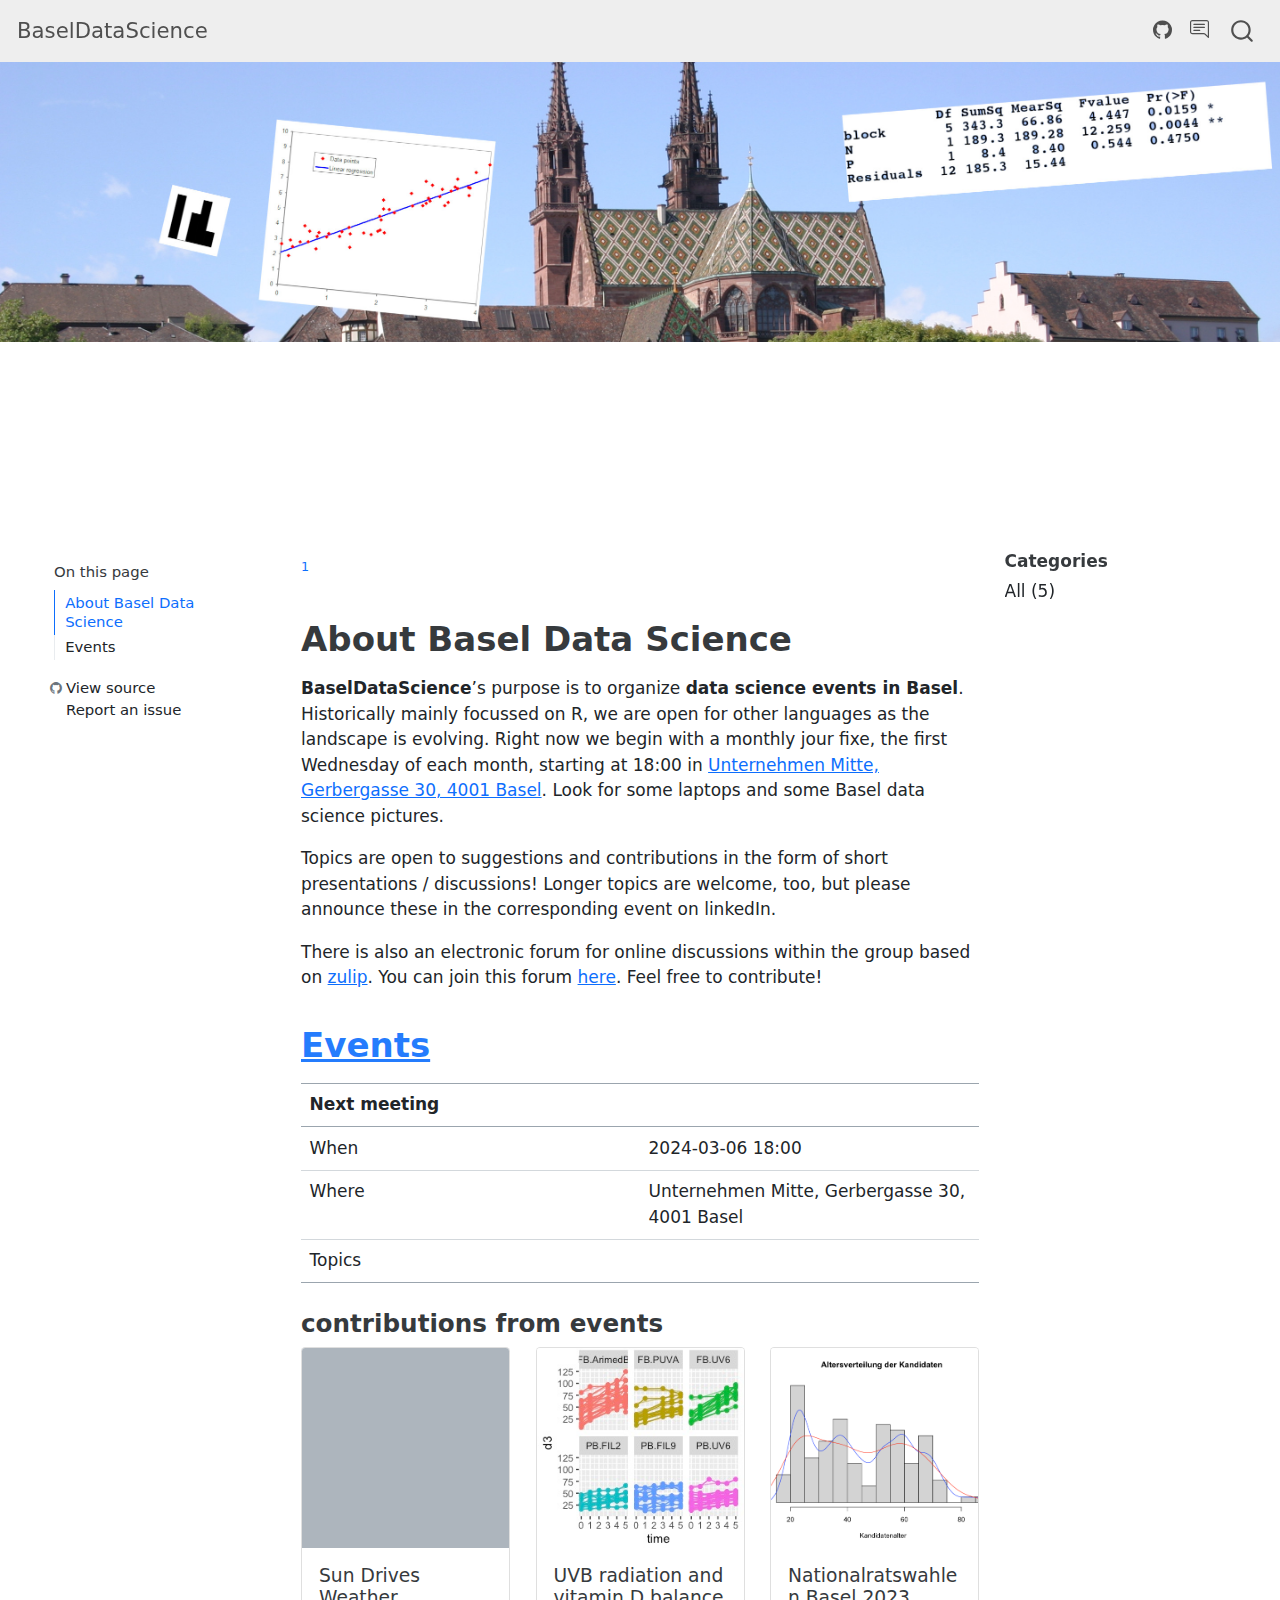
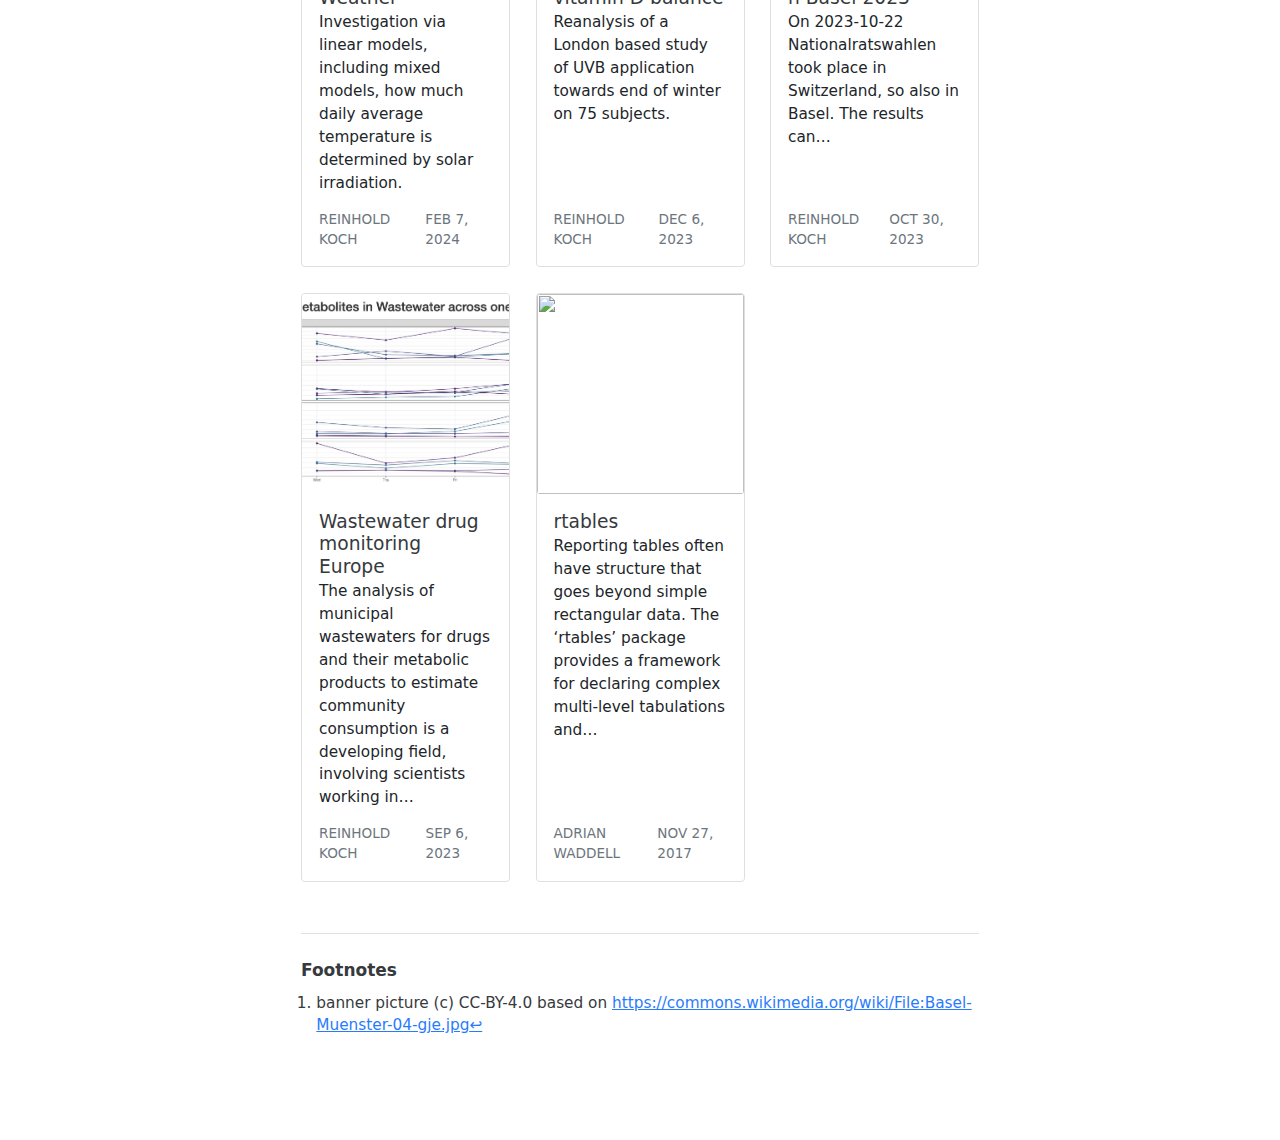
==== commit e30c4f12: "Built site for gh-pages" ====
--- a/index.html
+++ b/index.html
@@ -2,7 +2,7 @@
 <html xmlns="http://www.w3.org/1999/xhtml" lang="en" xml:lang="en"><head>
 
 <meta charset="utf-8">
-<meta name="generator" content="quarto-1.3.433">
+<meta name="generator" content="quarto-1.3.450">
 
 <meta name="viewport" content="width=device-width, initial-scale=1.0, user-scalable=yes">
 
@@ -214,7 +214,7 @@
 <div id="quarto-sidebar-glass" data-bs-toggle="collapse" data-bs-target="#quarto-sidebar,#quarto-sidebar-glass"></div>
 <!-- margin-sidebar -->
     <div id="quarto-margin-sidebar" class="sidebar margin-sidebar">
-    <h5 class="quarto-listing-category-title">Categories</h5><div class="quarto-listing-category category-default"><div class="category" data-category="">All <span class="quarto-category-count">(4)</span></div></div></div>
+    <h5 class="quarto-listing-category-title">Categories</h5><div class="quarto-listing-category category-default"><div class="category" data-category="">All <span class="quarto-category-count">(5)</span></div></div></div>
 <!-- main -->
 <main class="content quarto-banner-title-block column-body" id="quarto-document-content">
 
@@ -231,6 +231,10 @@
 <section id="events" class="level1">
 <h1><a href="./events.html">Events</a></h1>
 <table class="table">
+<colgroup>
+<col style="width: 50%">
+<col style="width: 50%">
+</colgroup>
 <thead>
 <tr class="header">
 <th>Next meeting</th>
@@ -240,7 +244,7 @@
 <tbody>
 <tr class="odd">
 <td>When</td>
-<td>2023-12-06 18:00</td>
+<td>2024-03-06 18:00</td>
 </tr>
 <tr class="even">
 <td>Where</td>
@@ -248,7 +252,7 @@
 </tr>
 <tr class="odd">
 <td>Topics</td>
-<td>* linkedIn as electronic backbone for the group <br> * zulip for Q&amp;A and electronic discussions <br> * better (?) analysis of UVB irradiation and vitamin D studied in <a href="https://www.pnas.org/doi/10.1073/pnas.2015867118">paper</a></td>
+<td></td>
 </tr>
 </tbody>
 </table>
@@ -265,7 +269,30 @@
 
 <div class="quarto-listing quarto-listing-container-grid" id="listing-listing">
 <div class="list grid quarto-listing-cols-3">
-<div class="g-col-1" data-index="0" data-listing-date-sort="1701817200000" data-listing-file-modified-sort="1701712089027" data-listing-date-modified-sort="NaN" data-listing-reading-time-sort="5">
+<div class="g-col-1" data-index="0" data-listing-date-sort="1707260400000" data-listing-file-modified-sort="1707323225129" data-listing-date-modified-sort="NaN" data-listing-reading-time-sort="5">
+<a href="./posts/sun_weather.html" class="quarto-grid-link">
+<div class="quarto-grid-item card h-100 card-left">
+<div class="listing-item-img-placeholder card-img-top" style="height: 200px;">&nbsp;</div>
+<div class="card-body post-contents">
+<h5 class="no-anchor card-title listing-title">
+Sun Drives Weather
+</h5>
+<div class="card-text listing-description">
+Investigation via linear models, including mixed models, how much daily average temperature is determined by solar irradiation.
+</div>
+<div class="card-attribution card-text-small justify">
+<div class="listing-author">
+Reinhold Koch
+</div>
+<div class="listing-date">
+Feb 7, 2024
+</div>
+</div>
+</div>
+</div>
+</a>
+</div>
+<div class="g-col-1" data-index="1" data-listing-date-sort="1701817200000" data-listing-file-modified-sort="1701712089027" data-listing-date-modified-sort="NaN" data-listing-reading-time-sort="5">
 <a href="./posts/uvb_vitaminD.html" class="quarto-grid-link">
 <div class="quarto-grid-item card h-100 card-left">
 <p class="card-img-top">
@@ -290,7 +317,7 @@
 </div>
 </a>
 </div>
-<div class="g-col-1" data-index="1" data-listing-date-sort="1698620400000" data-listing-file-modified-sort="1700403194736" data-listing-date-modified-sort="NaN" data-listing-reading-time-sort="6">
+<div class="g-col-1" data-index="2" data-listing-date-sort="1698620400000" data-listing-file-modified-sort="1700403194736" data-listing-date-modified-sort="NaN" data-listing-reading-time-sort="6">
 <a href="./posts/nationalratswahlen_2023.html" class="quarto-grid-link">
 <div class="quarto-grid-item card h-100 card-left">
 <p class="card-img-top"><img src="posts/nationalratswahlen_2023_files/figure-html/age_distribution-1.png" style="height: 200px;"  class="thumbnail-image card-img"/></p>
@@ -313,7 +340,7 @@
 </div>
 </a>
 </div>
-<div class="g-col-1" data-index="2" data-listing-date-sort="1693951200000" data-listing-file-modified-sort="1700403194735" data-listing-date-modified-sort="NaN" data-listing-reading-time-sort="1">
+<div class="g-col-1" data-index="3" data-listing-date-sort="1693951200000" data-listing-file-modified-sort="1700403194735" data-listing-date-modified-sort="NaN" data-listing-reading-time-sort="1">
 <a href="./posts/2023-09-06_wastewater.html" class="quarto-grid-link">
 <div class="quarto-grid-item card h-100 card-left">
 <p class="card-img-top">
@@ -338,7 +365,7 @@
 </div>
 </a>
 </div>
-<div class="g-col-1" data-index="3" data-listing-date-sort="1511737200000" data-listing-file-modified-sort="1700403194749" data-listing-date-modified-sort="NaN" data-listing-reading-time-sort="1">
+<div class="g-col-1" data-index="4" data-listing-date-sort="1511737200000" data-listing-file-modified-sort="1700403194749" data-listing-date-modified-sort="NaN" data-listing-reading-time-sort="1">
 <a href="./posts/rtables.html" class="quarto-grid-link">
 <div class="quarto-grid-item card h-100 card-left">
 <p class="card-img-top">
@@ -708,9 +735,9 @@
 <span id="cb1-49"><a href="#cb1-49" aria-hidden="true" tabindex="-1"></a></span>
 <span id="cb1-50"><a href="#cb1-50" aria-hidden="true" tabindex="-1"></a>| Next meeting |                                                                                                                                                                                                                                       |</span>
 <span id="cb1-51"><a href="#cb1-51" aria-hidden="true" tabindex="-1"></a>|------------------------------------|------------------------------------|</span>
-<span id="cb1-52"><a href="#cb1-52" aria-hidden="true" tabindex="-1"></a>| When         | 2023-12-06 18:00                                                                                                                                                                                                                      |</span>
+<span id="cb1-52"><a href="#cb1-52" aria-hidden="true" tabindex="-1"></a>| When         | 2024-03-06 18:00                                                                                                                                                                                                                      |</span>
 <span id="cb1-53"><a href="#cb1-53" aria-hidden="true" tabindex="-1"></a>| Where        | Unternehmen Mitte, Gerbergasse 30, 4001 Basel                                                                                                                                                                                         |</span>
-<span id="cb1-54"><a href="#cb1-54" aria-hidden="true" tabindex="-1"></a>| Topics       | <span class="sc">\*</span> linkedIn as electronic backbone for the group <span class="kw">&lt;br/&gt;</span> <span class="sc">\*</span> zulip for Q&amp;A and electronic discussions <span class="kw">&lt;br/&gt;</span> <span class="sc">\*</span> better (?) analysis of UVB irradiation and vitamin D studied in <span class="co">[</span><span class="ot">paper</span><span class="co">](https://www.pnas.org/doi/10.1073/pnas.2015867118)</span> |</span>
+<span id="cb1-54"><a href="#cb1-54" aria-hidden="true" tabindex="-1"></a>| Topics       |  |</span>
 <span id="cb1-55"><a href="#cb1-55" aria-hidden="true" tabindex="-1"></a></span>
 <span id="cb1-56"><a href="#cb1-56" aria-hidden="true" tabindex="-1"></a><span class="fu">### contributions from events</span></span>
 <span id="cb1-57"><a href="#cb1-57" aria-hidden="true" tabindex="-1"></a></span>
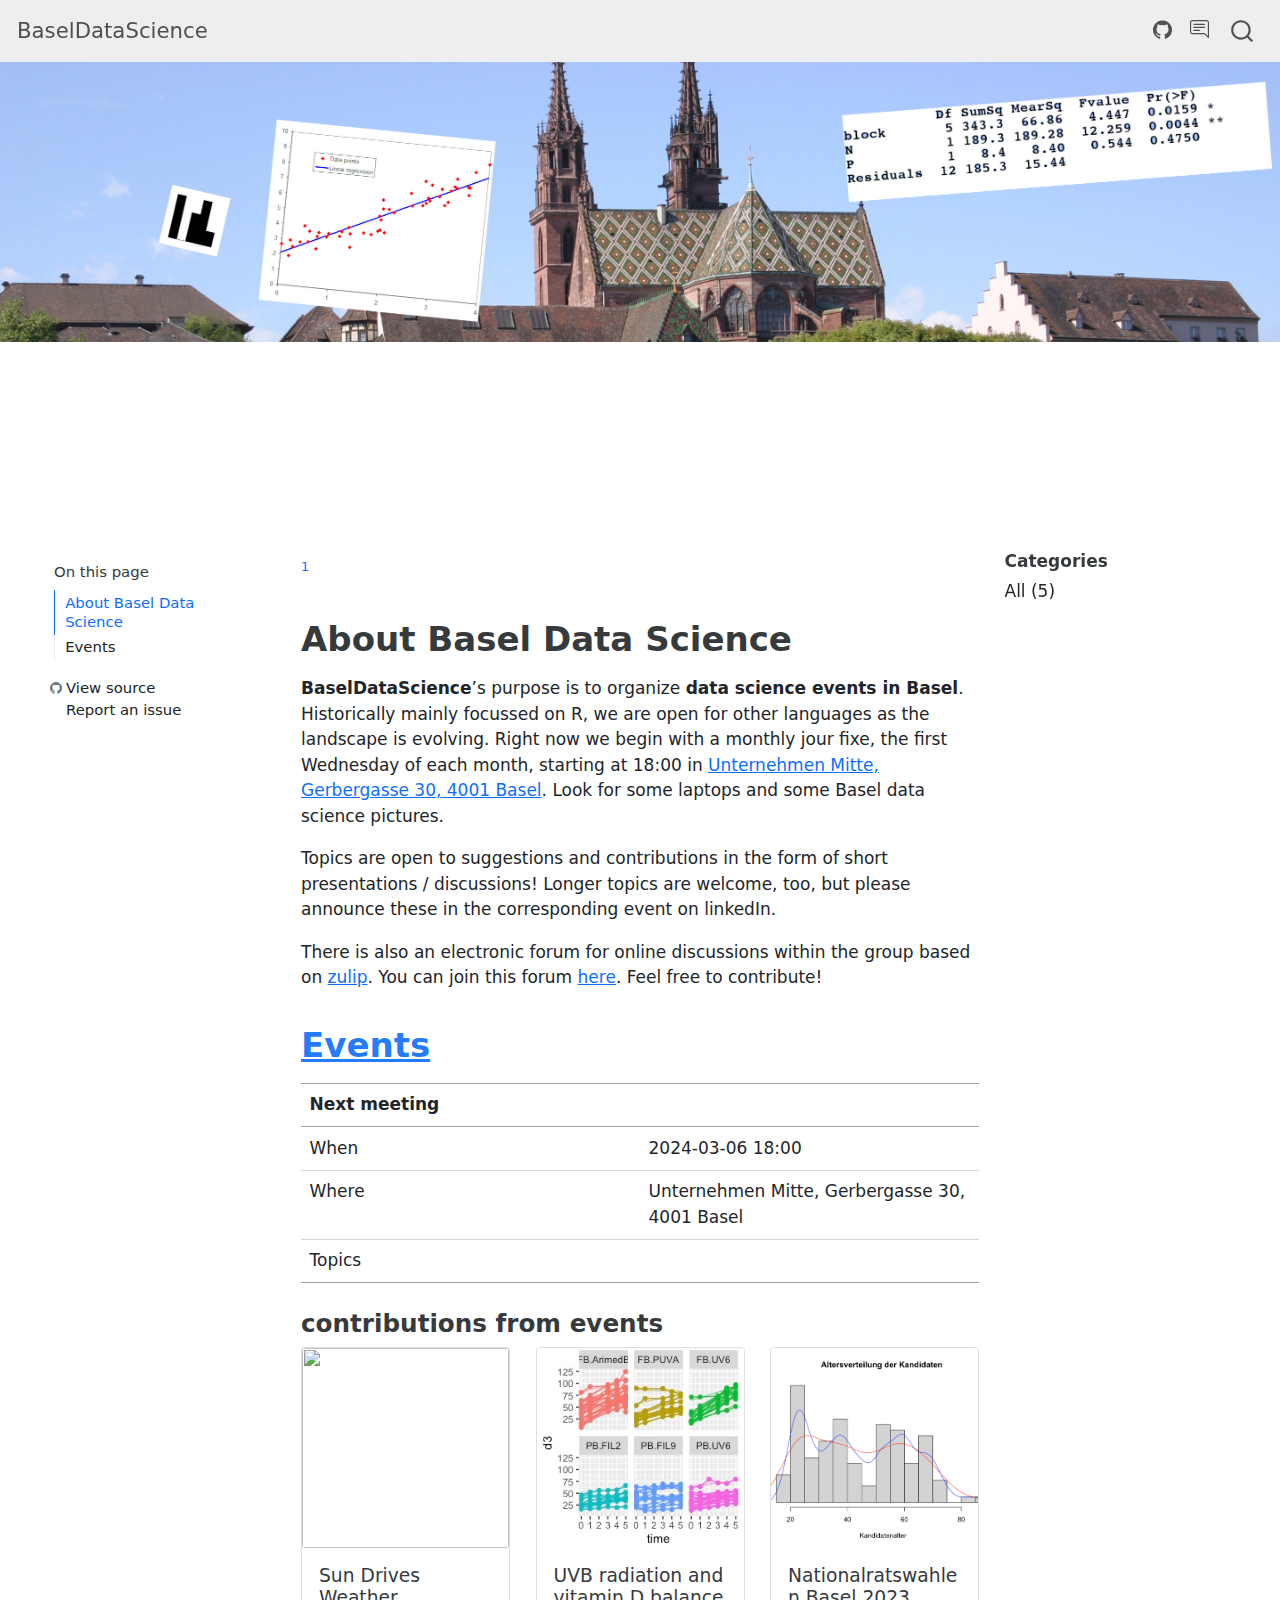
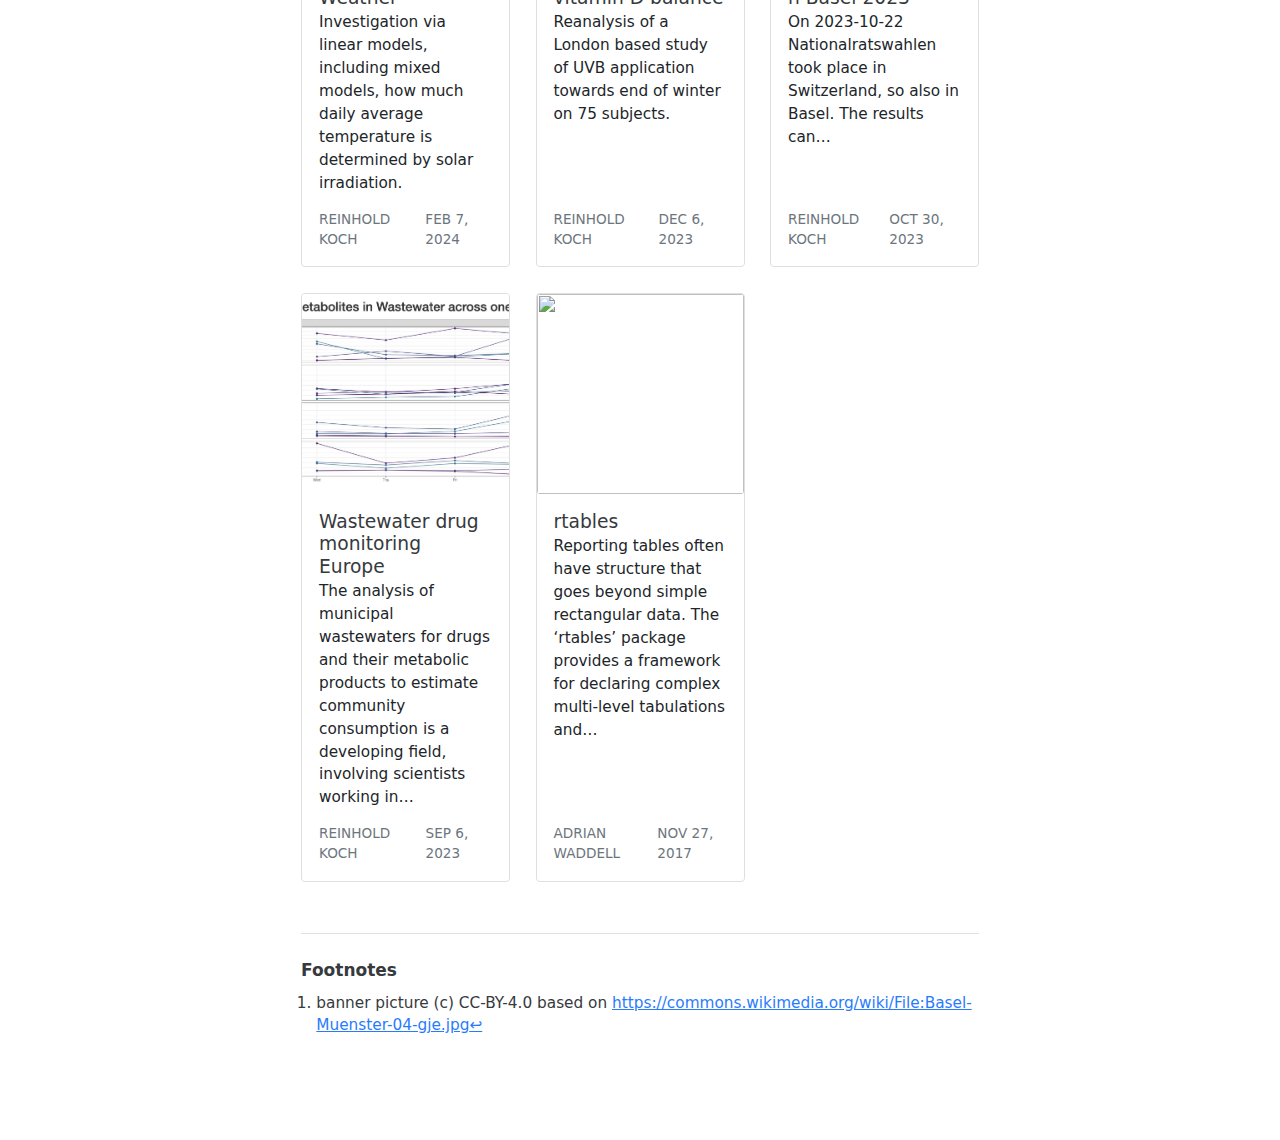
==== commit 257a32c3: "Built site for gh-pages" ====
--- a/index.html
+++ b/index.html
@@ -269,10 +269,12 @@
 
 <div class="quarto-listing quarto-listing-container-grid" id="listing-listing">
 <div class="list grid quarto-listing-cols-3">
-<div class="g-col-1" data-index="0" data-listing-date-sort="1707260400000" data-listing-file-modified-sort="1707323225129" data-listing-date-modified-sort="NaN" data-listing-reading-time-sort="5">
+<div class="g-col-1" data-index="0" data-listing-date-sort="1707260400000" data-listing-file-modified-sort="1707396423618" data-listing-date-modified-sort="NaN" data-listing-reading-time-sort="5">
 <a href="./posts/sun_weather.html" class="quarto-grid-link">
 <div class="quarto-grid-item card h-100 card-left">
-<div class="listing-item-img-placeholder card-img-top" style="height: 200px;">&nbsp;</div>
+<p class="card-img-top">
+<img src="./posts/sun_weather.png" class="thumbnail-image card-img" style="height: 200px;">
+</p>
 <div class="card-body post-contents">
 <h5 class="no-anchor card-title listing-title">
 Sun Drives Weather
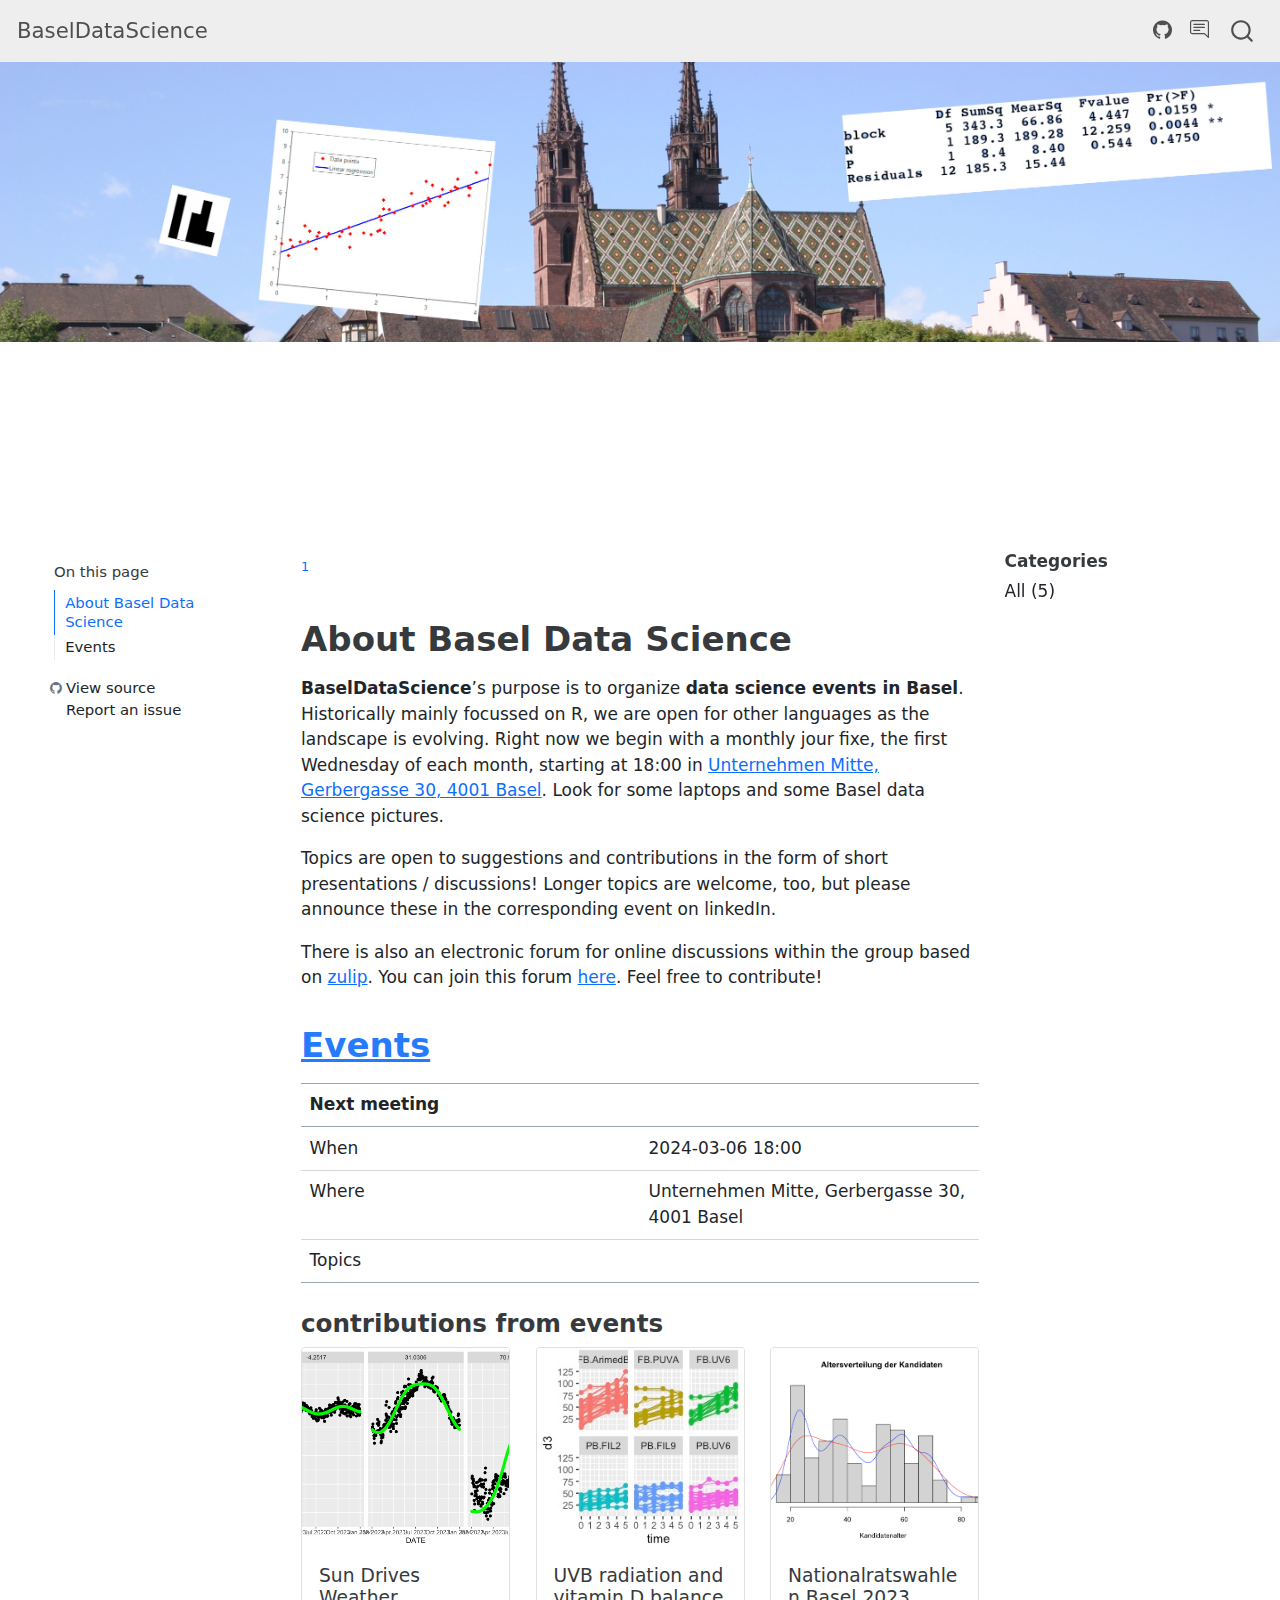
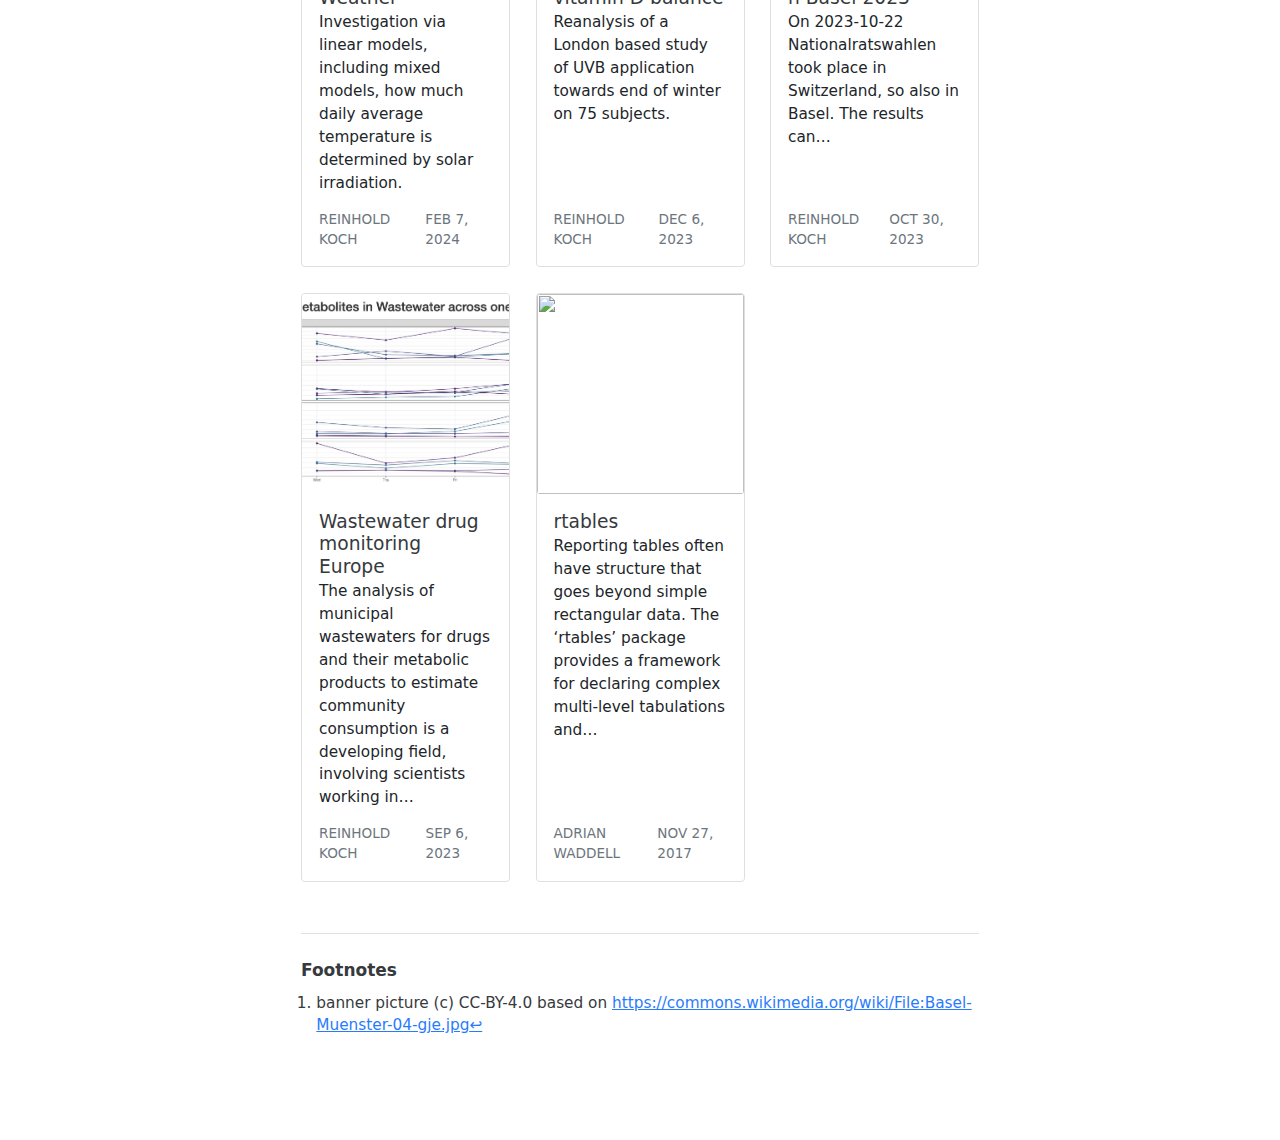
==== commit b0e8d120: "Built site for gh-pages" ====
--- a/index.html
+++ b/index.html
@@ -269,7 +269,7 @@
 
 <div class="quarto-listing quarto-listing-container-grid" id="listing-listing">
 <div class="list grid quarto-listing-cols-3">
-<div class="g-col-1" data-index="0" data-listing-date-sort="1707260400000" data-listing-file-modified-sort="1707396423618" data-listing-date-modified-sort="NaN" data-listing-reading-time-sort="5">
+<div class="g-col-1" data-index="0" data-listing-date-sort="1707260400000" data-listing-file-modified-sort="1707407006195" data-listing-date-modified-sort="NaN" data-listing-reading-time-sort="5">
 <a href="./posts/sun_weather.html" class="quarto-grid-link">
 <div class="quarto-grid-item card h-100 card-left">
 <p class="card-img-top">
